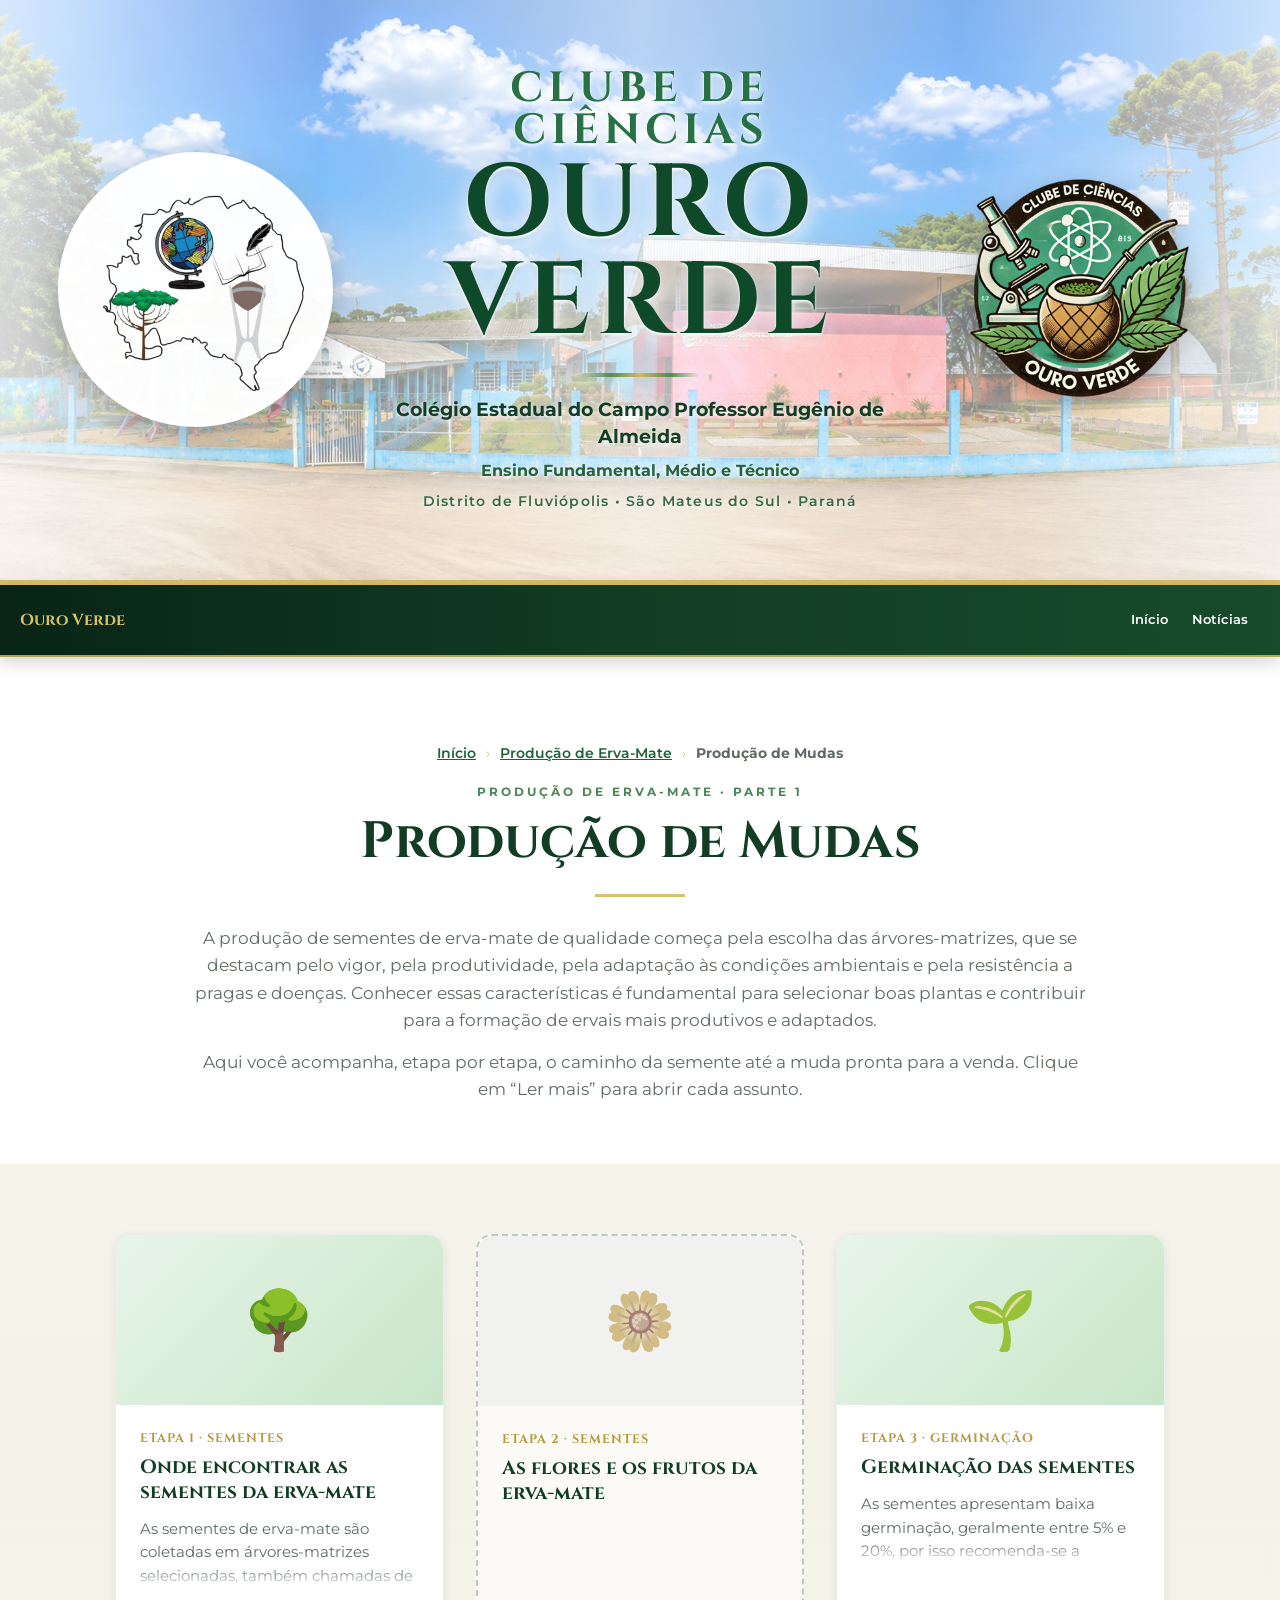
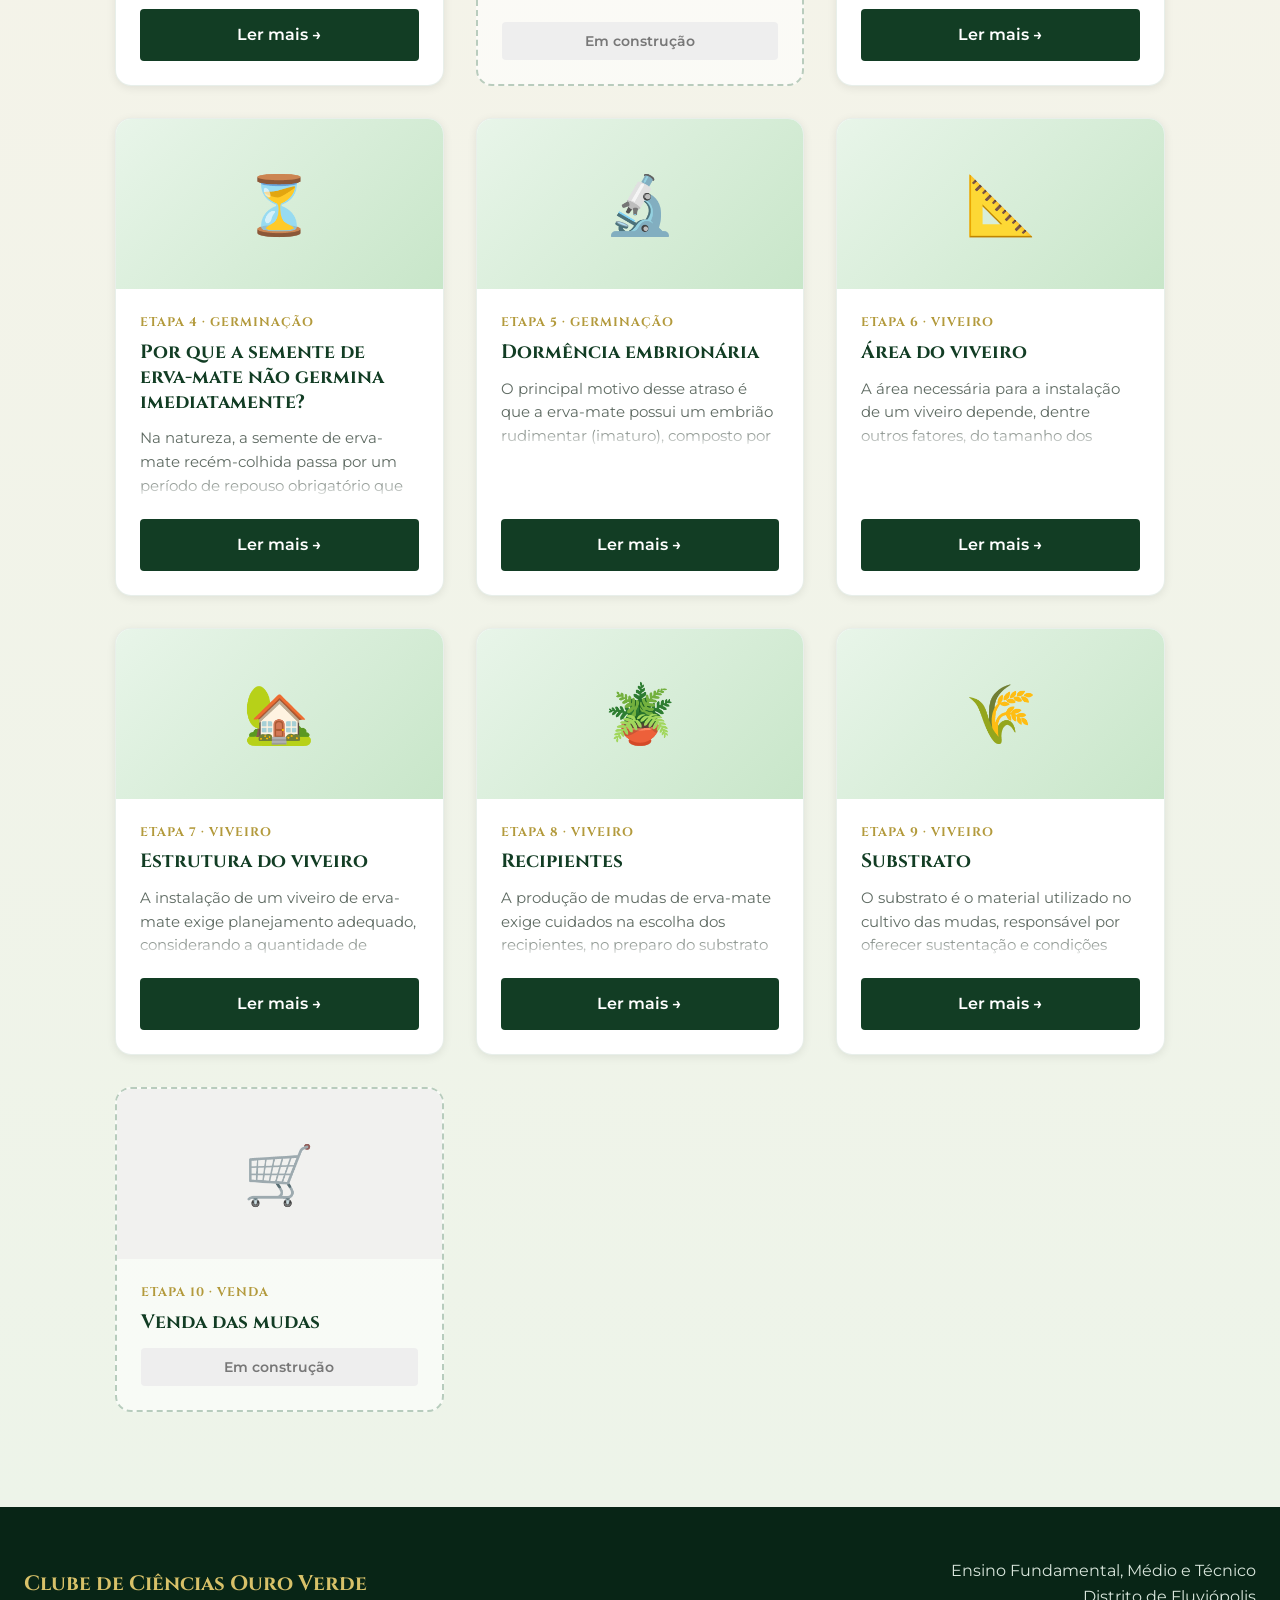
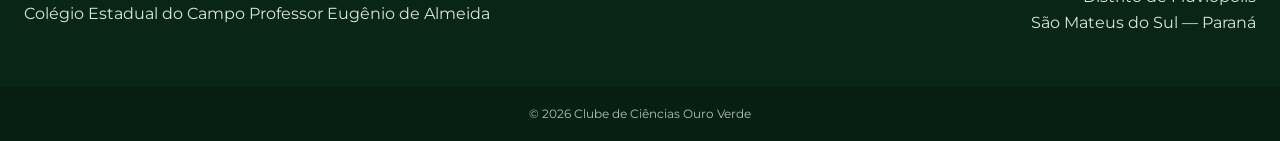
==== paginas/producao-mudas.html @ c0aa71e3 "Site revisado Para melhor apresentação em celular, foram feitas revisões pela professora Rosana na e" ====
<!DOCTYPE html>
<html lang="pt-BR">
<head>
    <!-- =====================================================
         CONFIGURAÇÕES DA PÁGINA
    ====================================================== -->
    <meta charset="UTF-8">
    <meta
        name="viewport"
        content="width=device-width, initial-scale=1.0"
    >
    <meta
        name="description"
        content="Da coleta de sementes à venda de mudas de erva-mate: germinação, dormência, viveiro, recipientes e substrato."
    >
    <meta
        name="author"
        content="Clube de Ciências Ouro Verde"
    >
    <meta
        name="theme-color"
        content="#123d24"
    >
    <title>Produção de Mudas | Clube de Ciências Ouro Verde</title>

    <!-- FONTES (não alterar) -->
    <link rel="preconnect" href="https://fonts.googleapis.com">
    <link
        rel="preconnect"
        href="https://fonts.gstatic.com"
        crossorigin
    >
    <link
        href="https://fonts.googleapis.com/css2?family=Cinzel:wght@600;700&family=Montserrat:wght@400;500;600;700&display=swap"
        rel="stylesheet"
    >

    <!-- CSS (não alterar)
         Atenção: nas páginas da pasta "paginas" todos os
         caminhos começam com ../ (volta uma pasta). -->
    <link rel="stylesheet" href="../css/style.css?v=7">
    <link rel="stylesheet" href="../css/hero.css?v=7">
    <link rel="stylesheet" href="../css/paginas.css?v=7">
    <link rel="stylesheet" href="../css/responsivo.css?v=7">
</head>
<body>
    <!-- ======================================
         CABEÇALHO / BANNER
         (igual ao da página inicial — não alterar)
    ======================================= -->
    <header
        class="cabecalho-principal"
        id="inicio"
    >
        <div class="cabecalho-sobreposicao">
            <div class="cabecalho-conteudo">
                <!-- LOGO DO COLÉGIO -->
                <div class="area-logo area-logo-colegio">
                    <a
                        class="cabecalho-logo logo-colegio"
                        href="../index.html"
                        aria-label="Página inicial"
                    >
                        <img
                            src="../imagens/logos/logo-eugenio.png"
                            alt="Logotipo do Colégio Estadual do Campo Professor Eugênio de Almeida"
                        >
                    </a>
                </div>
                <!-- NOME DO SITE -->
                <div class="cabecalho-texto">
                    <p class="cabecalho-linha-menor">
                        Clube de Ciências
                    </p>
                    <p class="cabecalho-titulo">
                        Ouro Verde
                    </p>
                    <div class="linha-decorativa"></div>
                    <p class="cabecalho-escola">
                        Colégio Estadual do Campo Professor Eugênio de Almeida
                    </p>
                    <p class="cabecalho-niveis">
                        Ensino Fundamental, Médio e Técnico
                    </p>
                    <p class="cabecalho-local">
                        Distrito de Fluviópolis • São Mateus do Sul • Paraná
                    </p>
                </div>
                <!-- LOGO DO CLUBE -->
                <div class="area-logo">
                    <a
                        class="cabecalho-logo"
                        href="../index.html"
                        aria-label="Clube de Ciências Ouro Verde"
                    >
                        <img
                            src="../imagens/logos/logo-clube.png"
                            alt="Logo do Clube de Ciências Ouro Verde"
                        >
                    </a>
                </div>
            </div>
        </div>
    </header>

    <!-- ======================================
         MENU FIXO (não alterar)
         Só tem Início e Notícias. As outras páginas
         são abertas pelos cartões da página inicial.
    ======================================= -->
    <nav
        class="menu-principal"
        aria-label="Menu principal"
    >
        <div class="menu-container">
            <a
                class="menu-marca"
                href="../index.html"
            >
                Ouro Verde
            </a>
            <ul class="menu-lista">
                <li>
                    <a href="../index.html">
                        Início
                    </a>
                </li>
                <li>
                    <a href="noticias.html">
                        Notícias
                    </a>
                </li>
            </ul>
        </div>
    </nav>

    <!-- ======================================
         CONTEÚDO PRINCIPAL
         A PARTIR DAQUI CADA PÁGINA É DIFERENTE.
    ======================================= -->
    <main class="pagina-interna">

        <!-- ABERTURA DA PÁGINA: trilha, rótulo, título e introdução -->
        <section class="abertura-pagina">
            <div class="container">
                <!-- Trilha: mostra onde o visitante está -->
                <nav class="trilha" aria-label="Você está em">
                    <a href="../index.html">Início</a>
                    <span>›</span>
                    <a href="producao-erva-mate.html">Produção de Erva-Mate</a>
                    <span>›</span>
                    <strong>Produção de Mudas</strong>
                </nav>
                <p class="rotulo-secao">
                    Produção de Erva-Mate · Parte 1
                </p>
                <h1>
                    Produção de Mudas
                </h1>
                <div class="linha-titulo"></div>
                <div class="introducao-pagina">
                    <p>
                        A produção de sementes de erva-mate de qualidade começa pela
                        escolha das árvores-matrizes, que se destacam pelo vigor, pela
                        produtividade, pela adaptação às condições ambientais e pela
                        resistência a pragas e doenças. Conhecer essas características é
                        fundamental para selecionar boas plantas e contribuir para a
                        formação de ervais mais produtivos e adaptados.
                    </p>
                    <p>
                        Aqui você acompanha, etapa por etapa, o caminho da semente até a
                        muda pronta para a venda. Clique em “Ler mais” para abrir cada
                        assunto.
                    </p>
                </div>
            </div>
        </section>

        <!-- CONTEÚDO DA PÁGINA -->
        <section class="conteudo-pagina">
            <div class="container">

                <!-- ===== COMEÇAR O CONTEÚDO AQUI ===== -->

                <div class="grade-topicos">

                    <!-- CARTÃO: Onde encontrar as sementes da erva-mate -->
                    <article class="card-topico">
                        <div class="card-topico-imagem">🌳</div>
                        <div class="card-topico-conteudo">
                            <p class="card-topico-etapa">Etapa 1 · Sementes</p>
                            <h2>
                                Onde encontrar as sementes da erva-mate
                            </h2>
                            <div class="card-topico-texto">
                            <p>
                                As sementes de erva-mate são coletadas em árvores-matrizes
                                selecionadas, também chamadas de árvores-mães. Essas árvores são
                                escolhidas entre grandes áreas de cultivo ou em populações
                                naturais por apresentarem características superiores.
                            </p>
                            <p>
                                Normalmente, essa seleção envolve diversas características
                                importantes, como: produção de massa foliar, adaptação ao
                                ambiente, tolerância às geadas, resistência ao ataque de insetos e
                                doenças, além da capacidade de produzir sementes de boa qualidade.
                            </p>
                            <p>
                                O custo para implantação dessas áreas de seleção é relativamente
                                baixo. Os ganhos genéticos obtidos por esse método também são
                                considerados moderados, sendo mais eficientes para características
                                de alta herdabilidade.
                            </p>
                            <p>
                                Esse sistema é amplamente utilizado em populações de material
                                genético selvagem, onde não existe limite para a intensidade da
                                seleção.
                            </p>
                            </div>
                            <button class="card-topico-botao" type="button">
                                Ler mais →
                            </button>
                        </div>
                    </article>

                    <!-- CARTÃO EM CONSTRUÇÃO: As flores e os frutos da erva-mate
                         O título já existia, mas ainda falta o texto.
                         Quando o texto estiver pronto, troque este
                         cartão pelo MODELO 1 (fim da página). -->
                    <article class="card-topico em-construcao">
                        <div class="card-topico-imagem">🌼</div>
                        <div class="card-topico-conteudo">
                            <p class="card-topico-etapa">Etapa 2 · Sementes</p>
                            <h2>
                                As flores e os frutos da erva-mate
                            </h2>
                            <span class="selo-construcao">Em construção</span>
                        </div>
                    </article>

                    <!-- CARTÃO: Germinação das sementes -->
                    <article class="card-topico">
                        <div class="card-topico-imagem">🌱</div>
                        <div class="card-topico-conteudo">
                            <p class="card-topico-etapa">Etapa 3 · Germinação</p>
                            <h2>
                                Germinação das sementes
                            </h2>
                            <div class="card-topico-texto">
                            <p>
                                As sementes apresentam baixa germinação, geralmente entre 5% e
                                20%, por isso recomenda-se a estratificação em areia durante
                                aproximadamente 5 a 6 meses para superar a dormência. A germinação
                                pode iniciar entre 31 e 180 dias após a semeadura. As mudas
                                produzidas por estaquia podem atingir tamanho adequado para o
                                plantio a partir de 6 meses, enquanto as provenientes de sementes
                                levam de 12 a 24 meses. Durante o desenvolvimento, é necessário
                                manter as mudas sob sombreamento de 60% a 80% nos primeiros 20
                                dias, realizando posteriormente a adaptação gradual ao sol. A
                                utilização de mudas de boa qualidade e os cuidados adequados no
                                viveiro são fundamentais para garantir o bom desenvolvimento da
                                erva-mate.
                            </p>
                            </div>
                            <button class="card-topico-botao" type="button">
                                Ler mais →
                            </button>
                        </div>
                    </article>

                    <!-- O cartão "Período de vários meses até a germinação (Tempo)"
                         tinha exatamente o mesmo texto de "Germinação das
                         sementes" e foi retirado. Para mantê-lo, escreva um
                         texto novo usando o MODELO 1. -->

                    <!-- CARTÃO: Por que a semente de erva-mate não germina imediatamente? -->
                    <article class="card-topico">
                        <div class="card-topico-imagem">⏳</div>
                        <div class="card-topico-conteudo">
                            <p class="card-topico-etapa">Etapa 4 · Germinação</p>
                            <h2>
                                Por que a semente de erva-mate não germina imediatamente?
                            </h2>
                            <div class="card-topico-texto">
                            <p>
                                Na natureza, a semente de erva-mate recém-colhida passa por um
                                período de repouso obrigatório que pode durar até 2 anos. Trata-se
                                de uma estratégia de sobrevivência: se ela germinasse
                                imediatamente em condições inadequadas de campo, a muda poderia
                                morrer. Por isso, ela necessita de estímulos específicos e de
                                tempo para “acordar”.
                            </p>
                            </div>
                            <button class="card-topico-botao" type="button">
                                Ler mais →
                            </button>
                        </div>
                    </article>

                    <!-- CARTÃO: Dormência embrionária -->
                    <article class="card-topico">
                        <div class="card-topico-imagem">🔬</div>
                        <div class="card-topico-conteudo">
                            <p class="card-topico-etapa">Etapa 5 · Germinação</p>
                            <h2>
                                Dormência embrionária
                            </h2>
                            <div class="card-topico-texto">
                            <p>
                                O principal motivo desse atraso é que a erva-mate possui um
                                embrião rudimentar (imaturo), composto por uma massa de tecido que
                                ainda não se desenvolveu por completo quando o fruto cai da
                                planta. Além disso, existe um desequilíbrio químico interno: a
                                semente possui muitas substâncias que impedem o crescimento
                                (inibidores, como o ácido abscísico) e poucas substâncias que
                                estimulam a germinação (promotores, como a giberelina).
                            </p>
                            </div>
                            <button class="card-topico-botao" type="button">
                                Ler mais →
                            </button>
                        </div>
                    </article>

                    <!-- CARTÃO: Área do viveiro -->
                    <article class="card-topico">
                        <div class="card-topico-imagem">📐</div>
                        <div class="card-topico-conteudo">
                            <p class="card-topico-etapa">Etapa 6 · Viveiro</p>
                            <h2>
                                Área do viveiro
                            </h2>
                            <div class="card-topico-texto">
                            <p>
                                A área necessária para a instalação de um viveiro depende, dentre
                                outros fatores, do tamanho dos recipientes a serem utilizados, do
                                número de plantas a serem produzidas, do percentual de germinação
                                da semente ou de enraizamento dos propágulos e das perdas
                                provenientes das seleções.
                            </p>
                            <p>
                                A área produtiva, ou seja, a área dos canteiros ou de recipientes,
                                deverá possuir em torno de 60% da área total, sendo o espaço
                                restante destinado a caminhos, ruas, estradas, galpões,
                                construções em geral e área para o preparo do substrato e
                                enchimento das embalagens. A definição do tamanho dos canteiros
                                e/ou bancadas deverá levar em consideração os tratos necessários
                                no manejo das mudas, a fim de facilitar o trabalho dos
                                funcionários e otimizar a execução das atividades do viveiro
                                (Wendling; Santin, 2015).
                            </p>
                            </div>
                            <button class="card-topico-botao" type="button">
                                Ler mais →
                            </button>
                        </div>
                    </article>

                    <!-- CARTÃO: Estrutura do viveiro -->
                    <article class="card-topico">
                        <div class="card-topico-imagem">🏡</div>
                        <div class="card-topico-conteudo">
                            <p class="card-topico-etapa">Etapa 7 · Viveiro</p>
                            <h2>
                                Estrutura do viveiro
                            </h2>
                            <div class="card-topico-texto">
                            <p>
                                A instalação de um viveiro de erva-mate exige planejamento
                                adequado, considerando a quantidade de mudas a serem produzidas, o
                                tipo de produção e o nível tecnológico utilizado.
                            </p>
                            <p>
                                A infraestrutura deve contar com cercas, para impedir a entrada de
                                animais; galpão semiaberto, para as atividades de produção;
                                tanques e caixas-d’água, para o armazenamento de água; e
                                depósitos, para guardar ferramentas, equipamentos e insumos.
                            </p>
                            <p>
                                Também são importantes a casa de vegetação, que permite controlar
                                a temperatura e a umidade, e a casa de sombra, que protege as
                                mudas do excesso de sol. Além disso, o viveiro deve possuir um
                                sistema de irrigação adequado, bancadas que facilitem o manejo das
                                mudas, quebra-ventos para proteger as estruturas e energia
                                elétrica para o funcionamento dos equipamentos.
                            </p>
                            <p>
                                Portanto, uma infraestrutura bem planejada facilita o trabalho,
                                melhora as condições de cultivo e contribui para o desenvolvimento
                                saudável e a qualidade das mudas de erva-mate.
                            </p>
                            </div>
                            <button class="card-topico-botao" type="button">
                                Ler mais →
                            </button>
                        </div>
                    </article>

                    <!-- CARTÃO: Recipientes -->
                    <article class="card-topico">
                        <div class="card-topico-imagem">🪴</div>
                        <div class="card-topico-conteudo">
                            <p class="card-topico-etapa">Etapa 8 · Viveiro</p>
                            <h2>
                                Recipientes
                            </h2>
                            <div class="card-topico-texto">
                            <p>
                                A produção de mudas de erva-mate exige cuidados na escolha dos
                                recipientes, no preparo do substrato e no desenvolvimento do
                                sistema radicular, pois esses fatores influenciam diretamente a
                                qualidade das mudas e sua sobrevivência após o plantio no campo.
                            </p>
                            <p>
                                Os tubetes plásticos são bastante recomendados por permitirem o
                                uso racional do espaço no viveiro, facilitarem o manejo e as
                                operações de produção, possibilitarem a reutilização das
                                embalagens e favorecerem o desenvolvimento das raízes. Entretanto,
                                é necessário respeitar o cronograma de produção, pois a
                                permanência excessiva das mudas nos tubetes pode provocar a morte
                                de raízes, deficiências nutricionais e dificuldades na absorção de
                                água após o plantio. Durante o enchimento dos recipientes, o
                                substrato não deve ficar excessivamente compactado nem muito
                                solto, garantindo condições adequadas para o crescimento
                                radicular. Os tubetes também precisam apresentar orifícios de
                                drenagem, para evitar o acúmulo de água, e ranhuras internas, que
                                orientam o crescimento das raízes e evitam seu enovelamento.
                            </p>
                            <p>
                                O tamanho do tubete também influencia a qualidade das mudas.
                                Recipientes menores apresentam menor custo, porém limitam o
                                crescimento das raízes e da parte aérea, exigindo que as mudas
                                sejam levadas ao campo mais cedo. Além disso, essas mudas tendem a
                                ser mais sensíveis à falta de água nas primeiras semanas ou meses
                                após o plantio. Por isso, é importante avaliar a proporção entre a
                                parte aérea e as raízes, considerando como referência uma altura
                                da muda equivalente a aproximadamente 1,5 vez a altura do
                                recipiente, além de observar a boa formação do sistema radicular e
                                a presença de raízes laterais vivas e brancas.
                            </p>
                            <p>
                                Outra alternativa são os sistemas conjugados de substrato e
                                recipiente, como blocos prensados e sacos biodegradáveis. Nesses
                                sistemas, a muda é plantada diretamente no campo com o recipiente,
                                sem necessidade de removê-lo, reduzindo os custos com mão de obra
                                e facilitando o plantio. Esses materiais também podem favorecer
                                uma melhor arquitetura das raízes e proporcionar bom
                                desenvolvimento das mudas no campo. Os tubetes biodegradáveis são
                                outra opção promissora, mas ainda precisam de avaliações
                                específicas para a produção de erva-mate antes de serem utilizados
                                em larga escala comercial.
                            </p>
                            <p>
                                Portanto, a escolha do recipiente deve considerar o custo, o tempo
                                de permanência no viveiro, a facilidade de manejo e,
                                principalmente, a qualidade do sistema radicular.
                                Independentemente do tipo utilizado, é fundamental verificar a
                                procedência e a qualidade dos materiais, garantindo a produção de
                                mudas vigorosas, bem desenvolvidas e com maior potencial de
                                sobrevivência após o plantio definitivo.
                            </p>
                            </div>
                            <button class="card-topico-botao" type="button">
                                Ler mais →
                            </button>
                        </div>
                    </article>

                    <!-- CARTÃO: Substrato -->
                    <article class="card-topico">
                        <div class="card-topico-imagem">🌾</div>
                        <div class="card-topico-conteudo">
                            <p class="card-topico-etapa">Etapa 9 · Viveiro</p>
                            <h2>
                                Substrato
                            </h2>
                            <div class="card-topico-texto">
                            <p>
                                O substrato é o material utilizado no cultivo das mudas,
                                responsável por oferecer sustentação e condições adequadas de água
                                e aeração para o desenvolvimento das raízes. Na produção de mudas
                                de erva-mate, podem ser utilizadas misturas de 70% de fibra de
                                coco com 30% de casca de arroz carbonizada, ou de 40% de fibra de
                                coco com 60% de casca de arroz carbonizada.
                            </p>
                            </div>
                            <button class="card-topico-botao" type="button">
                                Ler mais →
                            </button>
                        </div>
                    </article>

                    <!-- CARTÃO EM CONSTRUÇÃO: Venda das mudas
                         Última etapa: da muda pronta até a comercialização.
                         Quando o texto estiver pronto, troque este
                         cartão pelo MODELO 1 (fim da página). -->
                    <article class="card-topico em-construcao">
                        <div class="card-topico-imagem">🛒</div>
                        <div class="card-topico-conteudo">
                            <p class="card-topico-etapa">Etapa 10 · Venda</p>
                            <h2>
                                Venda das mudas
                            </h2>
                            <span class="selo-construcao">Em construção</span>
                        </div>
                    </article>

                </div>

                <!-- =========================================
                     MODELOS DE CARTÕES PARA COPIAR
                     Para usar: copie o modelo, cole DENTRO da
                     <div class="grade-topicos"> (antes do </div>)
                     e troque os textos. Sempre copie desde
                     <article até </article>.

                     Só aparece no cartão o começo do texto.
                     O texto completo abre numa janela ao
                     clicar em "Ler mais".

                     MODELO 1 — CARTÃO COM EMOJI
                    <article class="card-topico">
                        <div class="card-topico-imagem">🌱</div>
                        <div class="card-topico-conteudo">
                            <p class="card-topico-etapa">Assunto</p>
                            <h2>
                                Título do assunto
                            </h2>
                            <div class="card-topico-texto">
                                <p>
                                    Primeiro parágrafo.
                                </p>
                                <p>
                                    Segundo parágrafo.
                                </p>
                                <p class="fonte-texto">
                                    Fonte: SOBRENOME, Nome. Título. Ano.
                                </p>
                            </div>
                            <button class="card-topico-botao" type="button">
                                Ler mais →
                            </button>
                        </div>
                    </article>

                     MODELO 2 — CARTÃO COM FOTO
                     (troque só a primeira linha do MODELO 1)
                        <div class="card-topico-imagem">
                            <img
                                src="../imagens/NOME-DA-PASTA/nome-da-foto.jpg"
                                alt="Descreva o que aparece na foto"
                                data-legenda="Foto: nome de quem fotografou."
                            >
                        </div>
                ========================================== -->

                <!-- ===== TERMINAR O CONTEÚDO AQUI ===== -->

            </div>
        </section>

    </main>

    <!-- ======================================
         RODAPÉ (não alterar)
    ======================================= -->
    <footer class="rodape-principal">
        <div class="container rodape-conteudo">
            <div>
                <p class="rodape-titulo">
                    Clube de Ciências Ouro Verde
                </p>
                <p>
                    Colégio Estadual do Campo Professor Eugênio de Almeida
                </p>
            </div>
            <div class="rodape-localizacao">
                <p>
                    Ensino Fundamental, Médio e Técnico
                </p>
                <p>
                    Distrito de Fluviópolis
                </p>
                <p>
                    São Mateus do Sul — Paraná
                </p>
            </div>
        </div>
        <div class="rodape-final">
            © 2026 Clube de Ciências Ouro Verde
        </div>
    </footer>

    <!-- Faz os cartões abrirem numa janela (não alterar) -->
    <script src="../js/cartoes.js?v=7"></script>
</body>
</html>
---- css/style.css ----
/* =========================================
   CORES
========================================= */

:root {

    --verde-muito-escuro: #082516;
    --verde-escuro: #123d24;
    --verde-principal: #21613a;
    --verde-medio: #4c8656;
    --verde-claro: #b8d790;

    --dourado: #d8c169;

    --creme: #f6f3e9;
    --bege: #ebe5d7;

    --branco: #ffffff;

    --texto: #29352e;
    --texto-suave: #5f6b63;

    --largura-site: 1280px;

}


/* =========================================
   RESET
========================================= */

* {
    margin: 0;
    padding: 0;
    box-sizing: border-box;
}

html {
    scroll-behavior: smooth;
}

body {

    min-height: 100vh;

    font-family:
        "Montserrat",
        sans-serif;

    background:
        var(--creme);

    color:
        var(--texto);

    line-height: 1.65;
}

img {
    display: block;
    max-width: 100%;
}

a {
    color: inherit;
}

ul {
    list-style: none;
}


/* =========================================
   CONTAINER
========================================= */

.container {

    width:
        min(
            var(--largura-site),
            calc(100% - 48px)
        );

    margin:
        0 auto;
}


/* =========================================
   MENU
========================================= */

.menu-principal {

    position: sticky;

    top: 0;

    z-index: 1000;

    background:
        linear-gradient(
            90deg,
            #082516,
            #123d24,
            #174b2b
        );

    border-bottom:
        2px solid
        rgba(216,193,105,0.8);

    box-shadow:
        0 5px 18px
        rgba(0,0,0,0.18);
}

.menu-container {

    width:
        min(
            1500px,
            calc(100% - 40px)
        );

    min-height: 70px;

    margin: 0 auto;

    display: flex;

    align-items: center;

    justify-content:
        space-between;

    gap: 35px;
}

.menu-marca {

    color:
        var(--dourado);

    font-family:
        "Cinzel",
        serif;

    font-weight: 700;

    text-decoration: none;

    white-space: nowrap;
}

.menu-lista {

    display: flex;

    justify-content:
        flex-end;

    align-items: center;
}

.menu-lista a {

    display: block;

    padding:
        24px 12px 21px;

    color:
        white;

    font-size: 0.82rem;

    font-weight: 600;

    text-decoration: none;

    border-bottom:
        3px solid transparent;

    transition:
        0.25s ease;
}

.menu-lista a:hover,
.menu-lista .menu-ativo {

    color:
        var(--verde-claro);

    background:
        rgba(255,255,255,0.05);

    border-bottom-color:
        var(--dourado);
}


/* =========================================
   SEÇÕES
========================================= */

.secao-apresentacao {

    padding:
        95px 0;

    background:
        white;

    text-align: center;
}

.apresentacao-conteudo {

    max-width:
        1050px;
}

.rotulo-secao {

    margin-bottom:
        10px;

    color:
        var(--verde-medio);

    font-size:
        0.78rem;

    font-weight: 700;

    letter-spacing:
        3px;

    text-transform:
        uppercase;
}

.titulo-secao {

    color:
        var(--verde-escuro);

    font-family:
        "Cinzel",
        serif;

    font-size:
        clamp(
            2.2rem,
            4vw,
            3.5rem
        );

    line-height:
        1.15;
}

.linha-titulo {

    width: 90px;

    height: 3px;

    margin:
        22px auto 28px;

    background:
        var(--dourado);
}

.texto-destaque {

    margin-bottom:
        18px;

    color:
        var(--verde-principal);

    font-size:
        1.2rem;

    font-weight:
        600;
}

.texto-apresentacao {

    max-width:
        900px;

    margin:
        0 auto;

    color:
        var(--texto-suave);

    font-size:
        1.02rem;
}


/* =========================================
   ÁREA DOS CARDS
========================================= */

.secao-acessos {

    padding:
        95px 0;

    background:
        linear-gradient(
            180deg,
            #f6f3e9,
            #edf4e9
        );
}

.cabecalho-secao {

    display: grid;

    grid-template-columns:
        1fr
        minmax(300px,500px);

    align-items: end;

    gap: 45px;

    margin-bottom:
        45px;
}

.descricao-secao {

    color:
        var(--texto-suave);
}


/* =========================================
   CARDS
========================================= */

.grade-cards {

    display: grid;

    grid-template-columns:
        repeat(
            3,
            minmax(0,1fr)
        );

    gap:
        28px;
}

.card-acesso {

    overflow: hidden;

    background:
        white;

    border-radius:
        20px;

    border:
        1px solid
        rgba(30,95,55,0.12);

    box-shadow:
        0 8px 28px
        rgba(20,75,40,0.09);

    transition:
        transform 0.3s ease,
        box-shadow 0.3s ease;
}

.card-acesso:hover {

    transform:
        translateY(-8px);

    box-shadow:
        0 18px 38px
        rgba(20,75,40,0.16);
}


/* FOTO DOS CARDS */

.card-imagem-link {

    display: block;

    overflow: hidden;

    height: 235px;
}

.card-imagem {

    width: 100%;
    height: 100%;

    object-fit: cover;

    transition:
        transform 0.5s ease;
}

.card-acesso:hover
.card-imagem {

    transform:
        scale(1.05);
}


/* TEXTO DO CARD */

.card-conteudo {

    padding:
        27px;
}

.card-numero {

    display: block;

    margin-bottom:
        7px;

    color:
        var(--dourado);

    font-family:
        "Cinzel",
        serif;

    font-size:
        0.8rem;

    font-weight:
        700;
}

.card-acesso h3 {

    margin-bottom:
        12px;

    color:
        var(--verde-escuro);

    font-family:
        "Cinzel",
        serif;

    font-size:
        1.35rem;
}

.card-acesso p {

    min-height:
        90px;

    margin-bottom:
        18px;

    color:
        var(--texto-suave);

    font-size:
        0.92rem;
}

.botao-card {

    color:
        var(--verde-principal);

    font-weight:
        700;

    font-size:
        0.85rem;

    text-decoration:
        none;
}

.botao-card:hover {

    color:
        var(--verde-escuro);
}


/* =========================================
   ÁREA DO CLUBE
========================================= */

.secao-clube {

    padding:
        90px 0;

    background:
        white;
}

.chamada-clube {

    display: grid;

    grid-template-columns:
        1.1fr 0.9fr;

    overflow: hidden;

    background:
        linear-gradient(
            135deg,
            #082516,
            #1c6338
        );

    border-radius:
        26px;

    box-shadow:
        0 18px 45px
        rgba(10,55,30,0.18);
}

.chamada-clube-texto {

    padding:
        60px;
}

.rotulo-claro {

    color:
        var(--verde-claro);
}

.chamada-clube h2 {

    margin-bottom:
        20px;

    color:
        white;

    font-family:
        "Cinzel",
        serif;

    font-size:
        clamp(
            2rem,
            4vw,
            3.4rem
        );

    line-height:
        1.15;
}

.chamada-clube-texto p:last-child {

    color:
        #dce8dd;
}


/* ATALHOS */

.atalhos-clube {

    display: flex;

    flex-direction:
        column;

    justify-content:
        center;

    padding:
        35px;

    background:
        rgba(255,255,255,0.07);
}

.atalho {

    display: grid;

    grid-template-columns:
        55px 1fr;

    align-items:
        center;

    gap:
        17px;

    padding:
        21px;

    color:
        white;

    text-decoration:
        none;

    border-bottom:
        1px solid
        rgba(255,255,255,0.13);

    transition:
        background 0.25s;
}

.atalho:hover {

    background:
        rgba(255,255,255,0.08);
}

.atalho-icone {

    font-size:
        1.7rem;
}

.atalho strong {

    display:
        block;

    color:
        var(--verde-claro);
}

.atalho small {

    color:
        #e6eee5;
}


/* =========================================
   INSTITUCIONAL
========================================= */

.secao-institucional {

    padding:
        20px 0 95px;

    background:
        white;
}

.painel-institucional {

    display: grid;

    grid-template-columns:
        1.1fr 0.9fr;

    overflow: hidden;

    background:
        #f3f5ed;

    border-radius:
        24px;

    border:
        1px solid
        rgba(25,80,45,0.12);
}

.painel-texto {

    padding:
        55px;
}

.painel-texto h2 {

    margin-bottom:
        20px;

    color:
        var(--verde-escuro);

    font-family:
        "Cinzel",
        serif;

    font-size:
        clamp(
            2rem,
            3vw,
            3rem
        );
}

.painel-texto p:last-child {

    color:
        var(--texto-suave);
}

.dados-institucionais {

    display: flex;

    flex-direction:
        column;

    justify-content:
        center;

    padding:
        40px;

    background:
        #e7efe1;
}

.dado {

    display: grid;

    grid-template-columns:
        50px 1fr;

    gap:
        16px;

    padding:
        20px 0;

    border-bottom:
        1px solid
        rgba(20,70,40,0.12);
}

.dado:last-child {

    border-bottom:
        none;
}

.dado > span {

    font-size:
        1.5rem;
}

.dado strong {

    color:
        var(--verde-principal);
}

.dado p {

    color:
        var(--texto-suave);

    font-size:
        0.88rem;
}


/* =========================================
   RODAPÉ
========================================= */

.rodape-principal {

    background:
        var(--verde-muito-escuro);

    color:
        #d9e6dc;
}

.rodape-conteudo {

    min-height:
        180px;

    display: grid;

    grid-template-columns:
        1fr 1fr;

    align-items:
        center;

    gap:
        40px;

    padding:
        40px 0;
}

.rodape-titulo {

    color:
        var(--dourado);

    font-family:
        "Cinzel",
        serif;

    font-size:
        1.3rem;

    font-weight:
        700;
}

.rodape-localizacao {

    text-align:
        right;
}

.rodape-final {

    padding:
        17px;

    text-align:
        center;

    background:
        rgba(0,0,0,0.17);

    font-size:
        0.76rem;

    color:
        #afc1b2;
}
---- css/hero.css ----
/* =========================================
   BANNER PRINCIPAL
========================================= */

.cabecalho-principal {
    width: 100%;
    min-height: 580px;

    background-image:
        url("../imagens/banner/fachada-do-colegio.jpg");

    background-size: cover;
    background-position: center center;
    background-repeat: no-repeat;

    border-bottom:
        5px solid var(--dourado);
}


/* =========================================
   CAMADA SOBRE A FOTO
========================================= */

.cabecalho-sobreposicao {
    width: 100%;
    min-height: 580px;

    display: flex;
    align-items: center;

    padding: 55px 45px;

    background:
        linear-gradient(
            90deg,
            rgba(255,255,255,0.84) 0%,
            rgba(255,255,255,0.50) 25%,
            rgba(255,255,255,0.72) 50%,
            rgba(255,255,255,0.50) 75%,
            rgba(255,255,255,0.80) 100%
        );
}


/* =========================================
   ORGANIZAÇÃO
========================================= */

.cabecalho-conteudo {
    width: min(1600px, 100%);
    margin: 0 auto;

    display: grid;

    grid-template-columns:
        minmax(240px, 300px)
        minmax(400px, 1fr)
        minmax(240px, 300px);

    align-items: center;

    gap: 35px;
}


/* =========================================
   LOGOS
========================================= */

.area-logo {
    display: flex;
    justify-content: center;
    align-items: center;
}

.cabecalho-logo {
    display: flex;
    align-items: center;
    justify-content: center;

    text-decoration: none;
}

.cabecalho-logo img {
    width: 260px;
    height: 260px;

    object-fit: contain;

    filter:
        drop-shadow(
            0 10px 14px rgba(0,0,0,0.25)
        );

    transition:
        transform 0.3s ease;
}

.cabecalho-logo:hover img {
    transform: scale(1.04);
}


/* =========================================
   CÍRCULO BRANCO DO LOGO DO COLÉGIO
========================================= */

.logo-colegio {
    width: 275px;
    height: 275px;

    padding: 24px;

    background:
        rgba(255,255,255,0.96);

    border-radius: 50%;

    border:
        5px solid rgba(255,255,255,0.85);

    box-shadow:
        0 14px 35px rgba(0,0,0,0.22);
}

.logo-colegio img {
    width: 225px;
    height: 225px;

    filter: none;
}


/* =========================================
   TEXTO CENTRAL
========================================= */

.cabecalho-texto {
    text-align: center;
}


/* CLUBE DE CIÊNCIAS */

.cabecalho-linha-menor {
    margin-bottom: 4px;

    font-family: "Cinzel", serif;

    font-size:
        clamp(2rem, 3.3vw, 3.5rem);

    font-weight: 700;

    line-height: 1;

    letter-spacing: 5px;

    text-transform: uppercase;

    color: #287144;

    text-shadow:
        0 2px 3px rgba(255,255,255,1),
        0 5px 14px rgba(255,255,255,0.95);
}


/* OURO VERDE */

.cabecalho-texto h1,
.cabecalho-texto .cabecalho-titulo {
    margin: 0;

    font-family: "Cinzel", serif;

    font-size:
        clamp(5rem, 8vw, 8rem);

    font-weight: 700;

    line-height: 0.95;

    letter-spacing: 5px;

    text-transform: uppercase;

    color: #0e4a29;

    text-shadow:
        0 2px 3px rgba(255,255,255,1),
        0 8px 20px rgba(255,255,255,0.92),
        0 3px 7px rgba(0,0,0,0.15);
}


/* LINHA DECORATIVA */

.linha-decorativa {
    width: 120px;
    height: 4px;

    margin:
        22px auto 20px;

    background:
        linear-gradient(
            90deg,
            transparent,
            #538c53,
            #d1b95d,
            #538c53,
            transparent
        );

    border-radius: 5px;
}


/* NOME DO COLÉGIO */

.cabecalho-escola {
    max-width: 820px;

    margin: 0 auto;

    color: #143d25;

    font-size: 1.16rem;
    font-weight: 700;

    line-height: 1.45;

    text-shadow:
        0 2px 5px rgba(255,255,255,0.98);
}


/* NÍVEIS */

.cabecalho-niveis {
    margin-top: 7px;

    color: #28623b;

    font-size: 0.98rem;
    font-weight: 700;

    text-shadow:
        0 2px 4px rgba(255,255,255,0.98);
}


/* LOCAL */

.cabecalho-local {
    margin-top: 6px;

    color: #376b47;

    font-size: 0.86rem;
    font-weight: 600;

    letter-spacing: 1.2px;

    text-shadow:
        0 2px 4px rgba(255,255,255,0.98);
}
---- css/paginas.css ----
/* =========================================
   PÁGINAS INTERNAS
   Estilos usados por todas as páginas da
   pasta "paginas". O cabeçalho (banner) e o
   menu vêm de style.css e hero.css.
========================================= */


/* =========================================
   ABERTURA DA PÁGINA (título + introdução)
========================================= */

.abertura-pagina {
    padding: 85px 0 60px;
    background: white;
    text-align: center;
}

.abertura-pagina h1 {
    color: var(--verde-escuro);
    font-family: "Cinzel", serif;
    font-size: clamp(2.1rem, 4vw, 3.3rem);
    line-height: 1.15;
}

.introducao-pagina {
    max-width: 900px;
    margin: 0 auto;
    color: var(--texto-suave);
    font-size: 1.04rem;
}

.introducao-pagina p + p {
    margin-top: 14px;
}


/* =========================================
   ÁREA DO CONTEÚDO
========================================= */

.conteudo-pagina {
    padding: 70px 0 95px;
    background:
        linear-gradient(
            180deg,
            #f6f3e9,
            #edf4e9
        );
}

.conteudo-pagina > .container {
    max-width: 1050px;
}


/* =========================================
   BLOCOS DE CONTEÚDO
========================================= */

.bloco-conteudo {
    margin-bottom: 28px;
    padding: 45px 50px;
    background: white;
    border-radius: 20px;
    border: 1px solid rgba(30,95,55,0.12);
    box-shadow: 0 8px 28px rgba(20,75,40,0.08);
}

.bloco-conteudo:last-child {
    margin-bottom: 0;
}

.bloco-conteudo h2 {
    margin-bottom: 18px;
    color: var(--verde-escuro);
    font-family: "Cinzel", serif;
    font-size: clamp(1.45rem, 2.6vw, 2.05rem);
    line-height: 1.2;
}

.bloco-conteudo h3 {
    margin: 22px 0 8px;
    color: var(--verde-principal);
    font-size: 1.08rem;
}

.bloco-conteudo p {
    margin-bottom: 14px;
    color: var(--texto);
}

.bloco-conteudo .rotulo-secao {
    margin-bottom: 10px;
    color: var(--verde-medio);
}

.bloco-conteudo p:last-child {
    margin-bottom: 0;
}

.bloco-conteudo ul,
.bloco-conteudo ol {
    margin: 0 0 14px 22px;
}

.bloco-conteudo ul {
    list-style: disc;
}

.bloco-conteudo li {
    margin-bottom: 6px;
}

.fonte-texto {
    margin-top: 18px;
    color: var(--texto-suave);
    font-size: 0.82rem;
}


/* BLOCO COM IMAGEM */

.bloco-com-imagem {
    display: grid;
    grid-template-columns: 1.1fr 0.9fr;
    align-items: center;
    gap: 40px;
}

.imagem-conteudo img {
    width: 100%;
    border-radius: 14px;
    box-shadow: 0 8px 22px rgba(0,0,0,0.12);
}

.imagem-conteudo figcaption {
    margin-top: 10px;
    color: var(--texto-suave);
    font-size: 0.85rem;
    text-align: center;
}


/* =========================================
   AVISO DE PÁGINA EM CONSTRUÇÃO
========================================= */

.aviso-construcao {
    padding: 55px 40px;
    text-align: center;
    background: white;
    border: 2px dashed rgba(33,97,58,0.35);
    border-radius: 20px;
}

.aviso-construcao span {
    display: block;
    margin-bottom: 10px;
    font-size: 2.6rem;
}

.aviso-construcao h2 {
    margin-bottom: 10px;
    color: var(--verde-escuro);
    font-family: "Cinzel", serif;
    font-size: 1.6rem;
}

.aviso-construcao p {
    color: var(--texto-suave);
}


/* =========================================
   CELULAR E TABLET
========================================= */

@media (max-width: 850px) {

    .bloco-com-imagem {
        grid-template-columns: 1fr;
    }

}

@media (max-width: 620px) {

    .abertura-pagina {
        padding: 60px 0 40px;
    }

    .conteudo-pagina {
        padding: 45px 0 65px;
    }

    .bloco-conteudo {
        padding: 30px 24px;
    }

}


/* =========================================
   TRILHA (onde o visitante está)
   Ex.: Início › Produção de Erva-Mate › Mudas
========================================= */

.trilha {
    margin-bottom: 18px;
    color: var(--texto-suave);
    font-size: 0.85rem;
}

.trilha a {
    color: var(--verde-principal);
    font-weight: 600;
}

.trilha a:hover {
    text-decoration: underline;
}

.trilha span {
    margin: 0 6px;
    color: var(--dourado);
}


/* =========================================
   CARTÕES DE CONTEÚDO (abrem uma janela)
   Mesmo formato dos cartões de receitas.
========================================= */

.grade-topicos {
    display: grid;
    grid-template-columns: repeat(auto-fill, minmax(300px, 1fr));
    gap: 2rem;
}

.card-topico {
    display: flex;
    flex-direction: column;
    overflow: hidden;
    background: white;
    border-radius: 16px;
    border: 1px solid rgba(30,95,55,0.10);
    box-shadow: 0 2px 10px rgba(0,0,0,0.08);
    transition: transform 0.3s ease, box-shadow 0.3s ease;
}

.card-topico:hover {
    transform: translateY(-4px);
    box-shadow: 0 6px 18px rgba(0,0,0,0.14);
}

.card-topico-imagem {
    display: flex;
    align-items: center;
    justify-content: center;
    height: 170px;
    overflow: hidden;
    background: linear-gradient(135deg, #e8f5e9 0%, #c8e6c9 100%);
    font-size: 3.6rem;
}

.card-topico-imagem img {
    width: 100%;
    height: 100%;
    object-fit: cover;
}

.card-topico-conteudo {
    display: flex;
    flex: 1;
    flex-direction: column;
    padding: 1.5rem;
}

.card-topico-etapa {
    margin-bottom: 6px;
    color: #b39a3c;
    font-family: "Cinzel", serif;
    font-size: 0.78rem;
    font-weight: 700;
    letter-spacing: 0.08em;
    text-transform: uppercase;
}

.card-topico h2 {
    margin-bottom: 0.8rem;
    color: var(--verde-escuro);
    font-family: "Cinzel", serif;
    font-size: 1.2rem;
    line-height: 1.3;
}

/* No cartão aparece só o começo do texto */
.card-topico-texto {
    position: relative;
    max-height: 4.9em;
    margin-bottom: 1.2rem;
    overflow: hidden;
    color: var(--texto-suave);
    font-size: 0.92rem;
    line-height: 1.6;
}

.card-topico-texto::after {
    content: "";
    position: absolute;
    right: 0;
    bottom: 0;
    left: 0;
    height: 1.6em;
    background: linear-gradient(rgba(255,255,255,0), white);
}

.card-topico-texto p + p {
    margin-top: 0.6rem;
}

.card-topico-botao {
    display: block;
    width: 100%;
    margin-top: auto;
    padding: 0.8rem;
    background-color: var(--verde-escuro);
    color: white;
    border: none;
    border-radius: 4px;
    font: inherit;
    font-weight: 600;
    cursor: pointer;
    transition: background-color 0.3s;
}

.card-topico-botao:hover {
    background-color: #0d2918;
}

/* Cartão de assunto que ainda será escrito */
.card-topico.em-construcao {
    background: rgba(255,255,255,0.6);
    border: 2px dashed rgba(33,97,58,0.3);
    box-shadow: none;
}

.card-topico.em-construcao:hover {
    transform: none;
}

.card-topico.em-construcao .card-topico-imagem {
    background: #f1f1ec;
    filter: grayscale(0.7);
}

.selo-construcao {
    display: inline-block;
    margin-top: auto;
    padding: 0.5rem 0.9rem;
    background: #eee;
    color: #777;
    border-radius: 4px;
    font-size: 0.85rem;
    font-weight: 600;
    text-align: center;
}


/* =========================================
   JANELA (MODAL)
   Usada pelos cartões e pelas receitas.
========================================= */

.modal {
    display: none;
    position: fixed;
    z-index: 2000;
    top: 0;
    left: 0;
    width: 100%;
    height: 100%;
    overflow-y: auto;
    background-color: rgba(0,0,0,0.55);
}

.modal.ativo {
    display: block;
}

.modal-conteudo {
    position: relative;
    width: 90%;
    max-width: 680px;
    margin: 5% auto;
    padding: 2rem;
    background-color: white;
    border-radius: 10px;
}

.modal-fechar {
    position: absolute;
    top: 0.8rem;
    right: 0.8rem;
    display: flex;
    align-items: center;
    justify-content: center;
    width: 40px;
    height: 40px;
    padding: 0;
    background: none;
    border: none;
    color: #666;
    font-size: 2rem;
    font-weight: bold;
    cursor: pointer;
}

.modal-fechar:hover {
    color: var(--verde-escuro);
}

.modal-etapa {
    margin-top: 0.5rem;
    color: #b39a3c;
    font-family: "Cinzel", serif;
    font-size: 0.8rem;
    font-weight: 700;
    letter-spacing: 0.08em;
    text-transform: uppercase;
}

.modal-titulo {
    margin: 0.4rem 2.2rem 1.2rem 0;
    color: var(--verde-escuro);
    font-family: "Cinzel", serif;
    font-size: 1.5rem;
    line-height: 1.3;
}

.modal-imagem {
    margin-bottom: 1.2rem;
}

.modal-imagem img {
    width: 100%;
    max-height: 340px;
    object-fit: cover;
    border-radius: 8px;
}

.modal-imagem figcaption {
    margin-top: 6px;
    color: #888;
    font-size: 0.78rem;
    text-align: center;
}

.modal-texto p {
    margin-bottom: 1rem;
    color: var(--texto);
    line-height: 1.75;
}

.modal-texto .fonte-texto {
    margin-top: 1.2rem;
    padding-top: 1rem;
    border-top: 1px solid #eee;
    color: #888;
    font-size: 0.85rem;
}

.modal-secao {
    margin-bottom: 1.5rem;
}

.modal-secao h3 {
    margin-bottom: 0.7rem;
    color: var(--verde-escuro);
    font-size: 1rem;
    font-weight: 600;
}

.modal-secao ul,
.modal-secao ol {
    margin-left: 1.5rem;
    color: #555;
    line-height: 1.8;
}

.modal-secao ul {
    list-style: disc;
}

.modal-secao li {
    margin-bottom: 0.5rem;
}

.modal-fonte {
    margin-top: 1rem;
    padding-top: 1rem;
    border-top: 1px solid #eee;
    color: #999;
    font-size: 0.85rem;
}

.modal-fonte a {
    color: var(--verde-principal);
    word-break: break-all;
}

/* Página de entrada (ex.: Produção de Erva-Mate) */
.grade-subpaginas {
    grid-template-columns: repeat(2, minmax(0, 1fr));
    max-width: 900px;
    margin: 0 auto;
}

@media (max-width: 768px) {

    .grade-topicos {
        grid-template-columns: 1fr;
    }

    .grade-subpaginas {
        grid-template-columns: 1fr;
    }

    .modal-conteudo {
        width: 94%;
        margin: 4% auto;
        padding: 1.5rem 1.2rem;
    }

    .modal-titulo {
        font-size: 1.25rem;
    }

}
---- css/responsivo.css ----
/* =========================================
   NOTEBOOK
========================================= */

@media (max-width: 1200px) {

    .cabecalho-conteudo {

        grid-template-columns:
            200px
            1fr
            200px;
    }

    .cabecalho-logo img {

        width: 190px;
        height: 190px;
    }

    .logo-colegio {

        width: 205px;
        height: 205px;

        padding: 18px;
    }

    .logo-colegio img {

        width: 170px;
        height: 170px;
    }

    .grade-cards {

        grid-template-columns:
            repeat(2,1fr);
    }

    .menu-container {

        flex-direction:
            column;

        padding-top:
            12px;

        gap: 4px;
    }

    .menu-lista {

        flex-wrap:
            wrap;

        justify-content:
            center;
    }

}


/* =========================================
   TABLET
========================================= */

@media (max-width: 850px) {

    .cabecalho-principal,
    .cabecalho-sobreposicao {

        min-height:
            500px;
    }

    .cabecalho-sobreposicao {

        padding:
            38px 20px;

        background:
            rgba(
                255,
                255,
                255,
                0.74
            );
    }

    .cabecalho-conteudo {

        grid-template-columns:
            140px
            1fr
            140px;

        gap:
            15px;
    }

    .cabecalho-logo img {

        width: 135px;
        height: 135px;
    }

    .logo-colegio {

        width: 145px;
        height: 145px;

        padding: 13px;
    }

    .logo-colegio img {

        width: 115px;
        height: 115px;
    }

    .cabecalho-linha-menor {

        font-size:
            1.5rem;

        letter-spacing:
            3px;
    }

    .cabecalho-texto h1,
    .cabecalho-texto .cabecalho-titulo {

        font-size:
            clamp(
                3rem,
                8vw,
                4.8rem
            );
    }

    .cabecalho-escola {

        font-size:
            0.86rem;
    }

    .cabecalho-niveis {

        font-size:
            0.76rem;
    }

    .cabecalho-local {

        font-size:
            0.68rem;
    }

    .cabecalho-secao {

        grid-template-columns:
            1fr;
    }

    .chamada-clube,
    .painel-institucional {

        grid-template-columns:
            1fr;
    }

}


/* =========================================
   CELULAR
========================================= */

@media (max-width: 620px) {

    .container {

        width:
            calc(
                100% - 28px
            );
    }

    .cabecalho-principal {

        min-height:
            auto;
    }

    .cabecalho-sobreposicao {

        min-height:
            auto;

        padding:
            30px 15px;
    }

    .cabecalho-conteudo {

        display:
            grid;

        grid-template-columns:
            1fr 1fr;

        gap:
            25px 12px;
    }

    .cabecalho-texto {

        grid-column:
            1 / -1;

        grid-row:
            1;
    }

    .area-logo {

        grid-row:
            2;
    }

    .cabecalho-linha-menor {

        font-size:
            1.35rem;

        letter-spacing:
            2px;
    }

    .cabecalho-texto h1,
    .cabecalho-texto .cabecalho-titulo {

        font-size:
            clamp(
                3.1rem,
                15vw,
                4.4rem
            );

        letter-spacing:
            2px;
    }

    .cabecalho-escola {

        max-width:
            400px;

        font-size:
            0.8rem;
    }

    .logo-colegio {

        width:
            135px;

        height:
            135px;
    }

    .logo-colegio img {

        width:
            108px;

        height:
            108px;
    }

    .cabecalho-logo img {

        width:
            130px;

        height:
            130px;
    }

    /* menu continua fixo no topo no celular */
    .menu-principal {

        position:
            sticky;
    }

    .menu-marca {

        display:
            none;
    }

    .menu-lista {

        display:
            grid;

        grid-template-columns:
            repeat(2,1fr);

        width:
            100%;
    }

    .menu-lista a {

        padding:
            11px 7px;

        text-align:
            center;

        border:
            1px solid
            rgba(255,255,255,0.09);
    }

    .secao-apresentacao,
    .secao-acessos,
    .secao-clube {

        padding:
            65px 0;
    }

    .grade-cards {

        grid-template-columns:
            1fr;
    }

    .card-imagem-link {

        height:
            250px;
    }

    .card-acesso p {

        min-height:
            auto;
    }

    .chamada-clube-texto,
    .painel-texto {

        padding:
            35px 27px;
    }

    .atalhos-clube,
    .dados-institucionais {

        padding:
            25px;
    }

    .rodape-conteudo {

        grid-template-columns:
            1fr;
    }

    .rodape-localizacao {

        text-align:
            left;
    }

}


/* =========================================
   CELULAR PEQUENO
========================================= */

@media (max-width: 380px) {

    .logo-colegio {

        width:
            112px;

        height:
            112px;
    }

    .logo-colegio img {

        width:
            88px;

        height:
            88px;
    }

    .cabecalho-logo img {

        width:
            105px;

        height:
            105px;
    }

    .menu-lista {

        grid-template-columns:
            repeat(2,1fr);
    }

}


/* =========================================
   CARTÕES DA PÁGINA INICIAL CENTRALIZADOS
   (quando a última linha tem menos cartões)
========================================= */

.grade-cards-centro {
    display: flex;
    flex-wrap: wrap;
    justify-content: center;
}

.grade-cards-centro .card-acesso {
    width: calc((100% - 56px) / 3);
}

@media (max-width: 1200px) {

    .grade-cards-centro .card-acesso {
        width: calc((100% - 28px) / 2);
    }

}

@media (max-width: 620px) {

    .grade-cards-centro .card-acesso {
        width: 100%;
    }

}
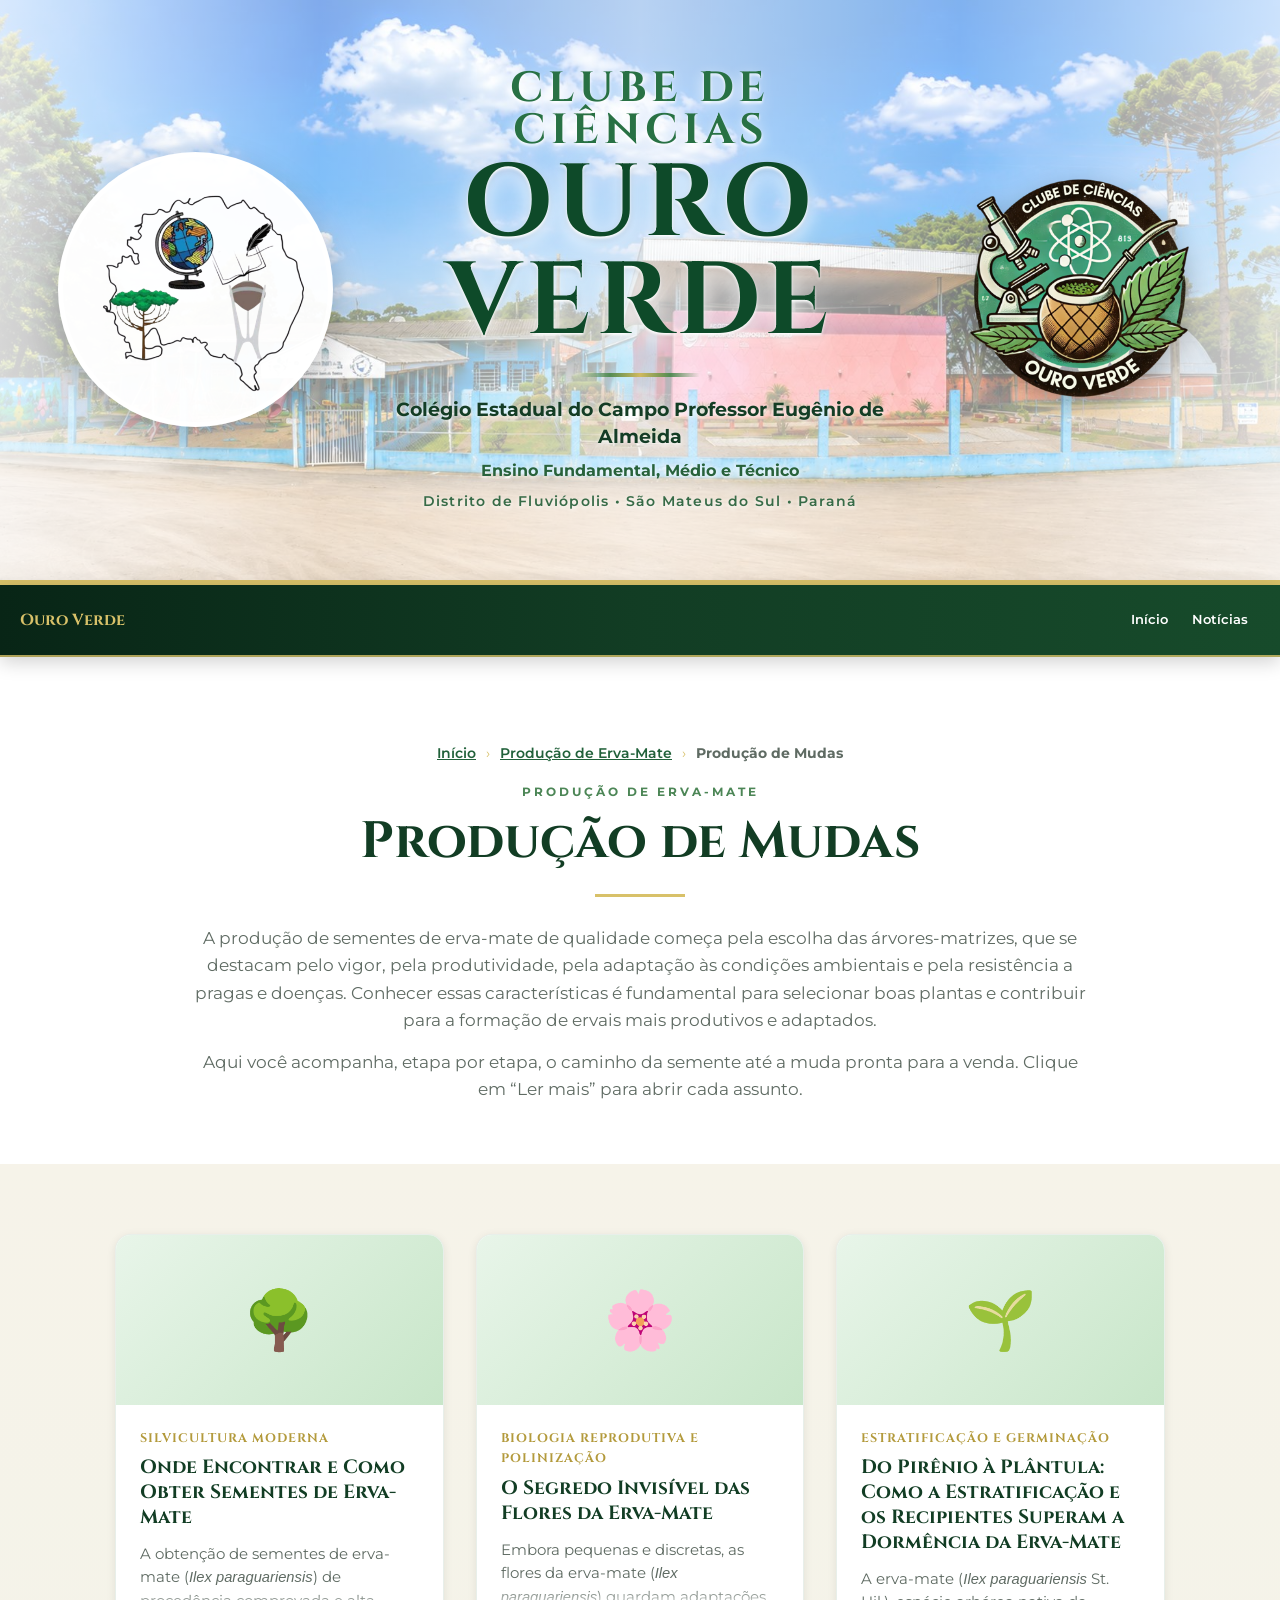
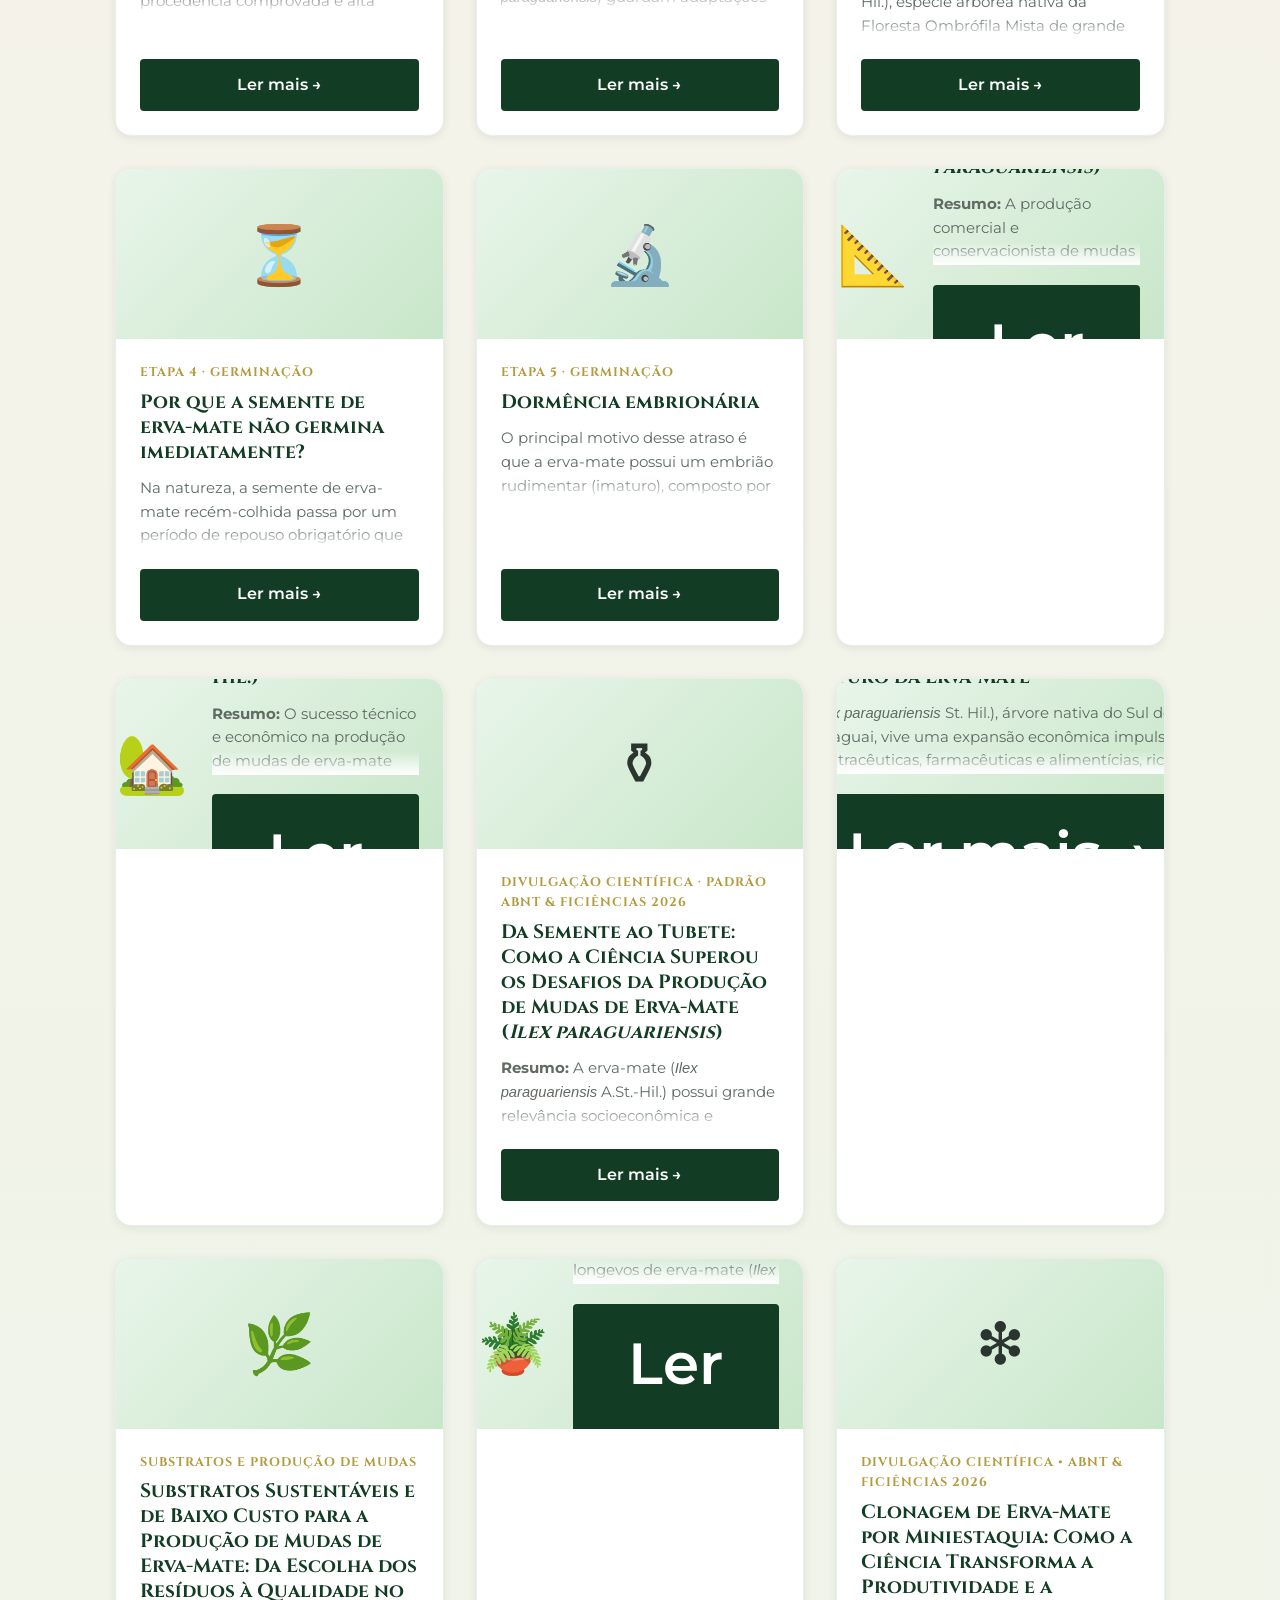
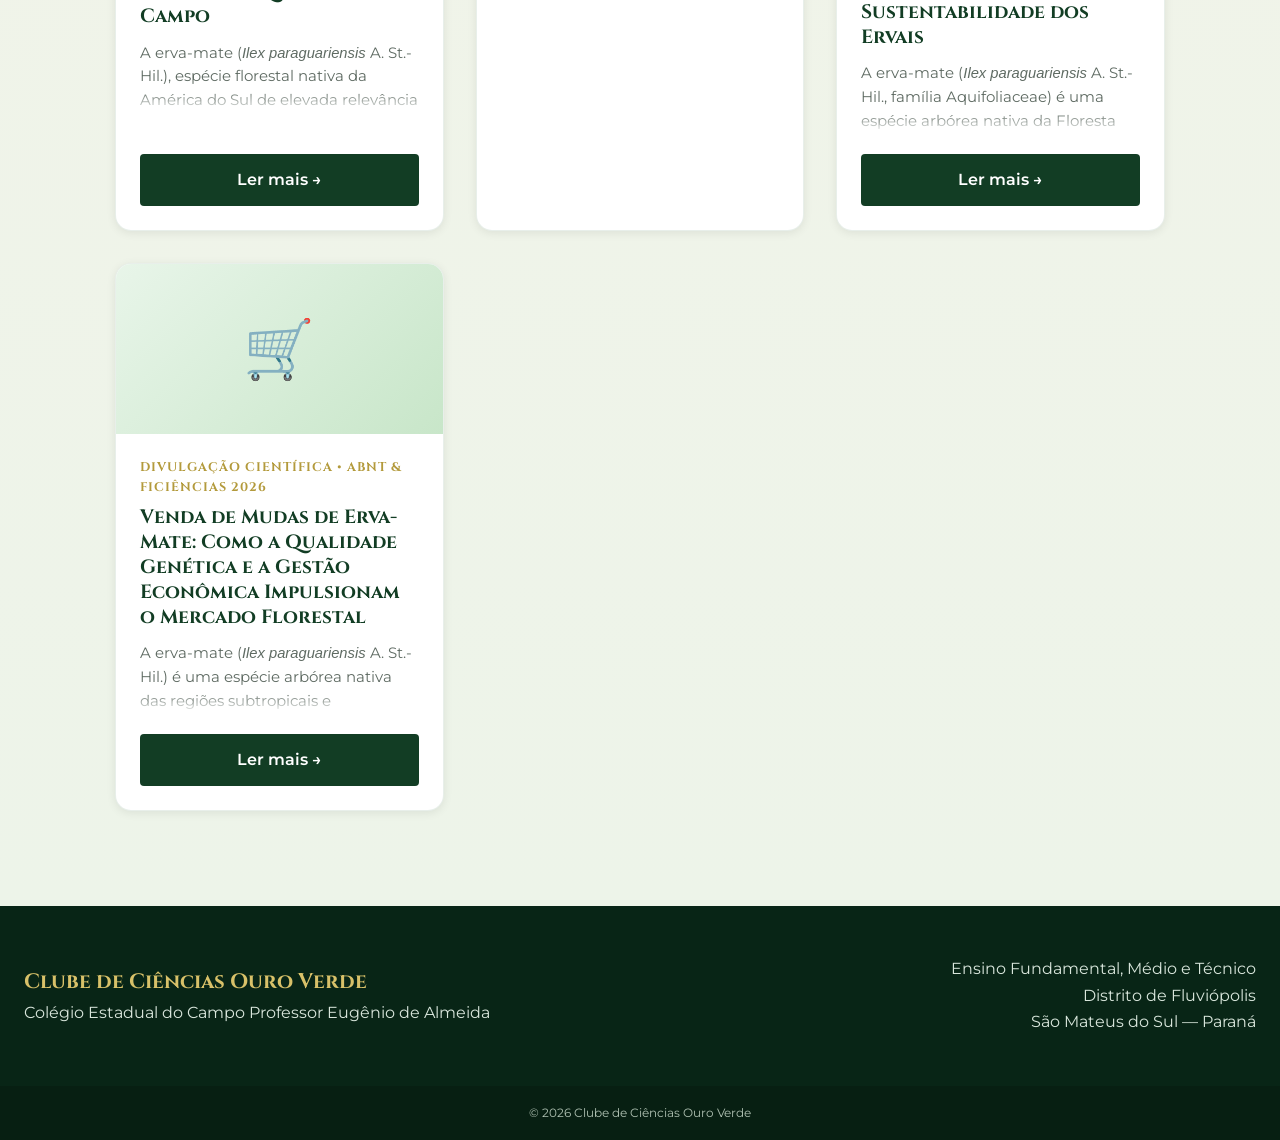
==== commit 2d1e746f: "Merge cfcc72c977042299da91b98933a86017beb6a9ff into 2a00b22bf1a6d62c337fb5c6708a3f6df73e9625" ====
--- a/paginas/producao-mudas.html
+++ b/paginas/producao-mudas.html
@@ -38,10 +38,10 @@
     <!-- CSS (não alterar)
          Atenção: nas páginas da pasta "paginas" todos os
          caminhos começam com ../ (volta uma pasta). -->
-    <link rel="stylesheet" href="../css/style.css?v=7">
-    <link rel="stylesheet" href="../css/hero.css?v=7">
-    <link rel="stylesheet" href="../css/paginas.css?v=7">
-    <link rel="stylesheet" href="../css/responsivo.css?v=7">
+    <link rel="stylesheet" href="../css/style.css?v=15">
+    <link rel="stylesheet" href="../css/hero.css?v=15">
+    <link rel="stylesheet" href="../css/paginas.css?v=15">
+    <link rel="stylesheet" href="../css/responsivo.css?v=15">
 </head>
 <body>
     <!-- ======================================
@@ -152,7 +152,7 @@
                     <strong>Produção de Mudas</strong>
                 </nav>
                 <p class="rotulo-secao">
-                    Produção de Erva-Mate · Parte 1
+                    Produção de Erva-Mate 
                 </p>
                 <h1>
                     Produção de Mudas
@@ -186,87 +186,163 @@
 
                     <!-- CARTÃO: Onde encontrar as sementes da erva-mate -->
                     <article class="card-topico">
-                        <div class="card-topico-imagem">🌳</div>
-                        <div class="card-topico-conteudo">
-                            <p class="card-topico-etapa">Etapa 1 · Sementes</p>
-                            <h2>
-                                Onde encontrar as sementes da erva-mate
-                            </h2>
-                            <div class="card-topico-texto">
-                            <p>
-                                As sementes de erva-mate são coletadas em árvores-matrizes
-                                selecionadas, também chamadas de árvores-mães. Essas árvores são
-                                escolhidas entre grandes áreas de cultivo ou em populações
-                                naturais por apresentarem características superiores.
-                            </p>
-                            <p>
-                                Normalmente, essa seleção envolve diversas características
-                                importantes, como: produção de massa foliar, adaptação ao
-                                ambiente, tolerância às geadas, resistência ao ataque de insetos e
-                                doenças, além da capacidade de produzir sementes de boa qualidade.
-                            </p>
-                            <p>
-                                O custo para implantação dessas áreas de seleção é relativamente
-                                baixo. Os ganhos genéticos obtidos por esse método também são
-                                considerados moderados, sendo mais eficientes para características
-                                de alta herdabilidade.
-                            </p>
-                            <p>
-                                Esse sistema é amplamente utilizado em populações de material
-                                genético selvagem, onde não existe limite para a intensidade da
-                                seleção.
-                            </p>
-                            </div>
-                            <button class="card-topico-botao" type="button">
-                                Ler mais →
-                            </button>
-                        </div>
-                    </article>
+    <div class="card-topico-imagem">🌳</div>
+    <div class="card-topico-conteudo">
+        <p class="card-topico-etapa">Silvicultura Moderna</p>
+        <h2>
+            Onde Encontrar e Como Obter Sementes de Erva-Mate
+        </h2>
+        <div class="card-topico-texto">
+            <p>
+                A obtenção de sementes de erva-mate (<em>Ilex paraguariensis</em>) de procedência comprovada e alta qualidade genética é o alicerce para o sucesso da silvicultura ervateira[cite: 5]. Produtores e viveiristas podem encontrar sementes qualificadas junto a instituições de pesquisa florestal, cooperativas e fornecedores credenciados, ou por meio da coleta direta em árvores matrizes adultas, sadias e produtivas em ervais nativos e plantados, evitando a coleta aleatória que compromete o vigor futuro do plantio[cite: 5].
+            </p>
+            <p>
+                Além da origem genética, o lote adquirido deve apresentar pureza física — isento de propágulos de plantas invasoras — e passar por beneficiamento rigoroso (despolpamento, limpeza e estratificação em areia úmida) para superar a dormência embrionária[cite: 5]. Sementes bem selecionadas e beneficiadas asseguram germinação uniforme e originam mudas vigorosas em tubetes de 100 cm³, atingindo diâmetro de coleto entre 2,20 mm e 2,71 mm e altura de 10,5 cm a 13,9 cm aos seis meses[cite: 5].
+            </p>
+            <p class="fonte-texto">
+                Fonte: WENDLING, Ivar; GUASTALA, Daniel; DOMINGOS, Danilo Martins. Substratos para produção de mudas de erva-mate em tubetes plásticos. 2006; WENDLING, Ivar; GUASTALA, Daniel; DEDECEK, Renato. 2007; KRATZ, Dagma et al. 2015[cite: 7].
+            </p>
+        </div>
+        <button class="card-topico-botao" type="button">
+            Ler mais →
+        </button>
+    </div>
+</article>
 
                     <!-- CARTÃO EM CONSTRUÇÃO: As flores e os frutos da erva-mate
                          O título já existia, mas ainda falta o texto.
                          Quando o texto estiver pronto, troque este
                          cartão pelo MODELO 1 (fim da página). -->
-                    <article class="card-topico em-construcao">
-                        <div class="card-topico-imagem">🌼</div>
-                        <div class="card-topico-conteudo">
-                            <p class="card-topico-etapa">Etapa 2 · Sementes</p>
-                            <h2>
-                                As flores e os frutos da erva-mate
-                            </h2>
-                            <span class="selo-construcao">Em construção</span>
-                        </div>
-                    </article>
+                   <article class="card-topico">
+    <div class="card-topico-imagem">🌸</div>
+    <div class="card-topico-conteudo">
+        <p class="card-topico-etapa">Biologia Reprodutiva e Polinização</p>
+        <h2>
+            O Segredo Invisível das Flores da Erva-Mate
+        </h2>
+        <div class="card-topico-texto">
+            <p>
+                Embora pequenas e discretas, as flores da erva-mate (<em>Ilex paraguariensis</em>) guardam adaptações complexas que garantem a perpetuação da espécie. Por ser uma planta dioica, existem árvores exclusivamente masculinas (doadoras de pólen) e outras femininas (produtoras de frutos).
+            </p>
+            <p>
+                Devido a essa separação entre os sexos, a reprodução depende obrigatoriamente de insetos polinizadores, como abelhas nativas, moscas e pequenos besouros. Compreender esse processo é essencial para o manejo sustentável dos ervais, a qualidade das sementes e a conservação genética da espécie.
+            </p>
+            <p class="fonte-texto">
+                Fonte: Texto de Divulgação Científica — Biologia Reprodutiva, Polinização e Conservação de <em>Ilex paraguariensis</em> (FICIÊNCIAS, 2026).
+            </p>
+        </div>
+        <button class="card-topico-botao" type="button">
+            Ler mais →
+        </button>
+    </div>
+</article>
 
                     <!-- CARTÃO: Germinação das sementes -->
                     <article class="card-topico">
-                        <div class="card-topico-imagem">🌱</div>
-                        <div class="card-topico-conteudo">
-                            <p class="card-topico-etapa">Etapa 3 · Germinação</p>
-                            <h2>
-                                Germinação das sementes
-                            </h2>
-                            <div class="card-topico-texto">
-                            <p>
-                                As sementes apresentam baixa germinação, geralmente entre 5% e
-                                20%, por isso recomenda-se a estratificação em areia durante
-                                aproximadamente 5 a 6 meses para superar a dormência. A germinação
-                                pode iniciar entre 31 e 180 dias após a semeadura. As mudas
-                                produzidas por estaquia podem atingir tamanho adequado para o
-                                plantio a partir de 6 meses, enquanto as provenientes de sementes
-                                levam de 12 a 24 meses. Durante o desenvolvimento, é necessário
-                                manter as mudas sob sombreamento de 60% a 80% nos primeiros 20
-                                dias, realizando posteriormente a adaptação gradual ao sol. A
-                                utilização de mudas de boa qualidade e os cuidados adequados no
-                                viveiro são fundamentais para garantir o bom desenvolvimento da
-                                erva-mate.
-                            </p>
-                            </div>
-                            <button class="card-topico-botao" type="button">
-                                Ler mais →
-                            </button>
-                        </div>
-                    </article>
+    <div class="card-topico-imagem">🌱</div>
+    <div class="card-topico-conteudo">
+        <p class="card-topico-etapa">Estratificação e Germinação</p>
+        <h2>
+            Do Pirênio à Plântula: Como a Estratificação e os Recipientes Superam a Dormência da Erva-Mate
+        </h2>        <div class="card-topico-texto">
+            <p>
+                A erva-mate (<em>Ilex paraguariensis</em> St. Hil.), espécie arbórea nativa da Floresta Ombrófila Mista de grande importância socioeconômica e ambiental no Sul do Brasil, Argentina e Paraguai, enfrenta um desafio biológico histórico na produção de mudas: a dormência profunda e a germinação lenta e desuniforme de suas sementes (Cuquel; Carvalho; Chamma, 1994; Fowler; Sturion, 2000). Quando os frutos maduros são colhidos, menos de 1% das sementes (cerca de 0,9% a 0,96%) apresentam embrião completamente formado; a grande maioria encontra-se no estágio imaturo de "coração" (70,2%), cercada por um endocarpo lenhoso — estrutura botânica denominada pirênio — e submetida a substâncias inibidoras no endosperma (Medeiros, 1998; Fowler; Sturion, 2000; Fowler; Sturion; Zuffellato-Ribas, 2007). Para que a semente rompa essa barreira morfofisiológica e dê origem a mudas vigorosas no viveiro, a escolha adequada dos recipientes e substratos de estratificação e germinação torna-se o ponto de partida decisivo da silvicultura ervateira (Cuquel; Carvalho; Chamma, 1994; Reinke et al., 2024).
+            </p>
+            <p>
+                Na prática tradicional dos viveiros, o recipiente mais utilizado para superar a dormência das sementes de erva-mate é a caixa de madeira (medindo cerca de 40 cm × 50 cm e 25 cm de altura), onde camadas de sementes são intercaladas com camadas de 5 cm de areia úmida em ambiente sombreado (Cuquel; Carvalho; Chamma, 1994). Esse ambiente confinado retém a umidade, reduz a tensão de oxigênio, eleva a concentração de dióxido de carbono (CO₂) e favorece a ação de fungos saprófitas naturais que degradam as paredes lignificadas do endocarpo ao longo de cinco a sete meses (Medeiros, 1998; Fowler; Sturion, 2000; Reinke et al., 2024). Alternativamente, estudos recomendam o uso de canteiros cobertos contendo uma mistura de argila, solo orgânico, esterco e areia (proporção 3:1:1:1), protegidos da insolação direta para evitar o ressecamento e o endurecimento irreversível do tegumento (Fowler; Sturion, 2000).
+            </p>
+            <p>
+                Contudo, o avanço das pesquisas científicas demonstrou que a substituição das caixas de madeira rústicas por recipientes padronizados em ambiente controlado acelera drasticamente a maturação embrionária (Cuquel; Carvalho; Chamma, 1994; Reinke et al., 2024). Em estudos laboratoriais, o uso de caixas plásticas transparentes do tipo <em>gerbox</em> — preenchidas com areia esterilizada umedecida a 60% da capacidade de retenção de água e submetidas à alternância de luz e temperatura (8 h de luz a 35 °C e 16 h de escuro a 15 °C) ou à adição de nitrato de potássio (KNO₃) — elevou a taxa de germinação em comparação ao método convencional em caixas de madeira (Cuquel; Carvalho; Chamma, 1994). Por outro lado, o armazenamento refrigerado em sacos de papel dentro de caixas de isopor a 5 °C ± 2 °C sem umidade impede o avanço do embrião, mantendo-o estagnado nos estágios cotiledonar ou cordiforme (Cuquel; Carvalho; Chamma, 1994; Reinke et al., 2024).
+            </p>
+            <p>
+                Uma inovação recente aplicada aos recipientes de viveiro consiste na estratificação em bandejas de polietileno branco perfuradas (192 mm × 116 mm × 64 mm, com 12 furos de drenagem), utilizando camadas de 3 cm de areia úmida associadas a telas de sombreamento e fertilizante de liberação controlada (Reinke et al., 2024). Conforme demonstrado por Reinke et al. (2024), a liberação gradual de nitrogênio nítrico estimula o metabolismo hormonal da semente, degradando o ácido abscísico (inibidor) e promovendo a síntese de giberelinas (promotoras). Somente nesse sistema enriquecido os embriões atingiram os estágios avançados de "torpedo" e "maduro" (0,94 mm a 2,04 mm) aos 150 dias, alcançando 20,1% de germinação após o transplantio para caixas <em>gerbox</em> a 25 °C (Reinke et al., 2024). A comparação técnica entre os diferentes recipientes e métodos utilizados na fase inicial de produção de mudas é detalhada na Tabela 1.
+            </p>
+
+            <table>
+                <caption>
+                    <strong>Tabela 1</strong> – Comparativo de recipientes, condições de cultivo e desempenho germinativo na estratificação de sementes de <em>Ilex paraguariensis</em>
+                </caption>
+                <thead>
+                    <tr>
+                        <th>Recipiente / Sistema de Cultivo</th>
+                        <th>Substrato e Aditivos</th>
+                        <th>Condição Ambiental</th>
+                        <th>Tempo de Estratificação</th>
+                        <th>Germinação Obtida (%)</th>
+                        <th>Referência</th>
+                    </tr>
+                </thead>
+                <tbody>
+                    <tr>
+                        <td>Caixa de madeira (40 × 50 × 25 cm)</td>
+                        <td>Camadas intercaladas de areia úmida (5 cm)</td>
+                        <td>Sombra natural em viveiro (ambiente não controlado)</td>
+                        <td>6 meses</td>
+                        <td>0,1% a 3,8%</td>
+                        <td>Cuquel; Carvalho; Chamma (1994)</td>
+                    </tr>
+                    <tr>
+                        <td>Caixa plástica <em>gerbox</em> (laboratório)</td>
+                        <td>Areia esterilizada (120 cm³, 60% CRA)</td>
+                        <td>Alternância de luz e temperatura (35 °C / 15 °C)</td>
+                        <td>5 a 6 meses</td>
+                        <td>5,2% a 8,7%</td>
+                        <td>Cuquel; Carvalho; Chamma (1994)</td>
+                    </tr>
+                    <tr>
+                        <td>Caixa plástica <em>gerbox</em> + solução química</td>
+                        <td>Areia esterilizada + nitrato de potássio (KNO₃)</td>
+                        <td>Alternância de luz e temperatura (35 °C / 15 °C)</td>
+                        <td>6 meses</td>
+                        <td>4,2% a 8,4%</td>
+                        <td>Cuquel; Carvalho; Chamma (1994)</td>
+                    </tr>
+                    <tr>
+                        <td>Bandeja de polietileno perfurada (192 × 116 × 64 mm)</td>
+                        <td>Areia úmida (3 cm) sem fertilizante (T1)</td>
+                        <td>Casa de vegetação (8,1 °C a 32,5 °C)</td>
+                        <td>180 dias</td>
+                        <td>0,7%</td>
+                        <td>Reinke et al. (2024)</td>
+                    </tr>
+                    <tr>
+                        <td>Bandeja de polietileno perfurada + tela de sombreamento</td>
+                        <td>Areia úmida + adubo de liberação controlada (4 g L⁻¹) (T2)</td>
+                        <td>Casa de vegetação + germinador <em>gerbox</em> (25 °C)</td>
+                        <td>180 dias</td>
+                        <td>20,1%</td>
+                        <td>Reinke et al. (2024)</td>
+                    </tr>
+                </tbody>
+                <tfoot>
+                    <tr>
+                        <td colspan="6">
+                            <small>
+                                Fonte: Elaborado pelos autores com base em Cuquel, Carvalho e Chamma (1994) e Reinke et al. (2024). *Nota: CRA = Capacidade de Retenção de Água; T1 = Tratamento sem adubação; T2 = Tratamento com fertilizante de liberação controlada (16-8-12).
+                            </small>
+                        </td>
+                    </tr>
+                </tfoot>
+            </table>
+
+            <p>
+                Além da escolha física do recipiente, o sucesso na produção de mudas de erva-mate depende diretamente da procedência geográfica das matrizes (Fowler; Sturion; Zuffellato-Ribas, 2007). Pesquisas da Embrapa Florestas evidenciam que sementes coletadas em regiões de maior temperatura média anual e maior insolação — como o oeste e centro-oeste do Paraná (Cascavel, Toledo e Campo Mourão) — apresentam embriões significativamente mais desenvolvidos e menor índice de mortalidade do que lotes oriundos de regiões mais frias do Rio Grande do Sul (Soledade) (Fowler; Sturion; Zuffellato-Ribas, 2007). Portanto, aliar a seleção de sementes de procedências climáticas favoráveis ao uso de bandejas drenadas e caixas <em>gerbox</em> com controle térmico e nutricional permite ao viveirista superar a dormência embrionária e produzir mudas homogêneas em menor intervalo de tempo (Fowler; Sturion; Zuffellato-Ribas, 2007; Reinke et al., 2024).
+            </p>
+
+            <p class="fonte-texto">
+                <strong>Referências:</strong><br>
+                CUQUEL, F. L.; CARVALHO, M. L. M. de; CHAMMA, H. M. C. P. Avaliação de métodos de estratificação para a quebra de dormência de sementes de erva-mate. <em>Scientia Agricola</em>, Piracicaba, v. 51, n. 3, p. 415-421, set./dez. 1994.<br>
+                FOWLER, J. A. P.; STURION, J. A. <em>Aspectos da formação do fruto e da semente na germinação da erva-mate</em>. Colombo: Embrapa Florestas, 2000. 5 p. (Embrapa Florestas. Comunicado Técnico, 45).<br>
+                FOWLER, J. A. P.; STURION, J. A.; ZUFFELLATO-RIBAS, K. C. Variação do desenvolvimento embrionário das sementes de erva-mate. <em>Pesquisa Florestal Brasileira</em>, Colombo, n. 54, p. 105-108, jan./jun. 2007.<br>
+                MEDEIROS, A. C. de S. <em>Dormência em sementes de erva-mate (Ilex paraguariensis St. Hil.)</em>. Colombo: Embrapa-CNPF, 1998. 25 p. (Embrapa-CNPF. Documentos, 36).<br>
+                REINKE, R. K.; WINHELMANN, M. C.; VARGAS, L. J. de; GASTMANN, J.; FREITAS, E. M. de; FIOR, C. S.; MARTINS, S. S. Embryo development in seeds of <em>Ilex paraguariensis</em> A. St.-Hil. in stratification treatments. <em>Ciência e Natura</em>, Santa Maria, v. 46, e75135, 2024. DOI: 10.5902/2179460X75135.
+            </p>
+        </div>
+        <button class="card-topico-botao" type="button">
+            Ler mais →
+        </button>
+    </div>
+</article>
 
                     <!-- O cartão "Período de vários meses até a germinação (Tempo)"
                          tinha exatamente o mesmo texto de "Germinação das
@@ -323,187 +399,537 @@
                     </article>
 
                     <!-- CARTÃO: Área do viveiro -->
-                    <article class="card-topico">
-                        <div class="card-topico-imagem">📐</div>
-                        <div class="card-topico-conteudo">
-                            <p class="card-topico-etapa">Etapa 6 · Viveiro</p>
-                            <h2>
-                                Área do viveiro
-                            </h2>
-                            <div class="card-topico-texto">
-                            <p>
-                                A área necessária para a instalação de um viveiro depende, dentre
-                                outros fatores, do tamanho dos recipientes a serem utilizados, do
-                                número de plantas a serem produzidas, do percentual de germinação
-                                da semente ou de enraizamento dos propágulos e das perdas
-                                provenientes das seleções.
-                            </p>
-                            <p>
-                                A área produtiva, ou seja, a área dos canteiros ou de recipientes,
-                                deverá possuir em torno de 60% da área total, sendo o espaço
-                                restante destinado a caminhos, ruas, estradas, galpões,
-                                construções em geral e área para o preparo do substrato e
-                                enchimento das embalagens. A definição do tamanho dos canteiros
-                                e/ou bancadas deverá levar em consideração os tratos necessários
-                                no manejo das mudas, a fim de facilitar o trabalho dos
-                                funcionários e otimizar a execução das atividades do viveiro
-                                (Wendling; Santin, 2015).
-                            </p>
-                            </div>
-                            <button class="card-topico-botao" type="button">
-                                Ler mais →
-                            </button>
-                        </div>
-                    </article>
+                   <article class="card-topico">
+    <div class="card-topico-imagem">📐</>
+    <div class="card-topico-conteudo">
+        <p class="card-topico-etapa">Divulgação Científica · Normas ABNT &amp; FIciências 2026</p>
+        <h2>
+            Arquitetura do Viveiro Florestal: Como a Estrutura, a Luminosidade e a Irrigação Moldam Mudas Vigorosas de Erva-Mate (<em>Ilex paraguariensis</em>)
+        </h2>
+        <div class="card-topico-texto">
+            <p>
+                <strong>Resumo:</strong> A produção comercial e conservacionista de mudas de erva-mate (<em>Ilex paraguariensis</em> A.St.-Hil.) depende diretamente do planejamento arquitetônico e ambiental do viveiro florestal[cite: 98]. Este artigo de divulgação científica sintetiza recomendações técnicas e experimentais sobre a escolha do terreno, o dimensionamento estrutural, os sistemas de irrigação e o manejo da cobertura de sombreamento[cite: 98]. Os dados demonstram que viveiros permanentes devem ser instalados em terrenos planos (declividade entre 1% e 3%), com disponibilidade contínua de água, orientação leste-oeste e irrigação por microaspersão de baixo custo[cite: 98]. Quanto à cobertura, por apresentar caráter ombrófilo, a erva-mate responde sensivelmente ao grau de sombreamento: enquanto telas comerciais de 70% maximizam a altura da parte aérea, coberturas alternativas econômicas com duas ou três folhas de palmeira otimizam o acúmulo de biomassa e o comprimento do sistema radicular, aliando eficiência agronômica e viabilidade financeira para produtores rurais[cite: 98]. <strong>Palavras-chave:</strong> <em>Ilex paraguariensis</em>; viveiricultura florestal; sombreamento; microaspersão; ambiência vegetal[cite: 98].
+            </p>
+            <p>
+                <strong>1. Introdução: Por que a Estrutura do Viveiro Define o Futuro do Erval?</strong><br>
+                A erva-mate (<em>Ilex paraguariensis</em> A.St.-Hil.), espécie arbórea nativa da Floresta Ombrófila Mista típica do Sul do Brasil, sustenta uma cadeia produtiva centenária voltada às indústrias de chimarrão, chás e compostos bioativos (Silva; Bicca Neto; Foltran, 2007)[cite: 98]. Tanto na implantação de novos ervais plantados quanto no adensamento de ervais nativos, o sucesso econômico e ambiental da lavoura começa muito antes do plantio definitivo no campo: ele é determinado pela qualidade fisiológica e radicular das mudas formadas no viveiro (Silva; Bicca Neto; Foltran, 2007; Wendling; Guastala; Dedecek, 2007)[cite: 98].
+            </p>
+            <p>
+                Segundo Arco-Verde e Moreira (2002), um viveiro florestal é o espaço técnico projetado para produzir mudas em quantidade e padrão de qualidade adequados para resistirem às adversidades do campo[cite: 98]. Dependendo da escala e do horizonte temporal do empreendimento, a estrutura pode ser classificada como temporária — instalada provisoriamente próxima às áreas de plantio de difícil acesso e desativada após suprir a demanda — ou permanente, dotada de instalações duráveis, maior capacidade produtiva e planejamento arquitetônico rigoroso para operar durante vários anos (Arco-Verde; Moreira, 2002)[cite: 98].
+            </p>
+            <p>
+                <strong>2. Escolha do Terreno, Dimensionamento e Hidráulica do Viveiro</strong><br>
+                A eficiência operacional de um viveiro permanente inicia-se na seleção criteriosa do terreno[cite: 98]. De acordo com Arco-Verde e Moreira (2002), a disponibilidade contínua de água de boa qualidade durante todo o ano constitui o fator primordial, seguida pela facilidade de acesso de veículos mesmo em períodos chuvosos[cite: 98]. O terreno deve apresentar topografia plana, com declividade ideal de 1% e máxima de 3%, associada a solos de textura arenosa que garantam boa drenagem, evitando o encharcamento e a proliferação de doenças fúngicas na base das mudas[cite: 98]. Adicionalmente, recomenda-se a implantação de cortinas quebra-vento com espécies arbóreas de rápido crescimento a pelo menos 15 metros de distância das instalações, protegendo as plântulas contra danos mecânicos sem gerar sombreamento excessivo indesejado (Arco-Verde; Moreira, 2002)[cite: 98].
+            </p>
+            <p>
+                No que tange ao arranjo interno, um modelo estrutural de referência com dimensões de 18,5 m de comprimento por 9,2 m de largura (totalizando 170,2 m²) comporta oito canteiros de 1,2 m × 8,0 m e duas sementeiras suspensas de 1,0 m × 8,0 m com 1,2 m de altura, sendo capaz de produzir cerca de 30.000 mudas anuais em sacos plásticos ou até 80.000 mudas em tubetes plásticos de 100 cm³ (Arco-Verde; Moreira, 2002; Wendling; Guastala; Dedecek, 2007)[cite: 99]. É fundamental que os canteiros e sementeiras sejam orientados no sentido leste-oeste para assegurar distribuição uniforme da radiação solar ao longo do dia, mantendo corredores desobstruídos para o trânsito ágil de carrinhos-de-mão (Arco-Verde; Moreira, 2002)[cite: 99].
+            </p>
+            <p>
+                Para suprir a demanda hídrica diária — estimada em torno de 5 mm (equivalente a 5 litros de água por metro quadrado de canteiro), aplicada preferencialmente no início da manhã ou no final da tarde —, destaca-se o sistema de irrigação por microaspersão tipo "espaguete" (Arco-Verde; Moreira, 2002)[cite: 99]. Essa estrutura hidráulica de baixo custo utiliza uma linha principal central de PVC de 1 polegada da qual derivam tubos de polietileno de 0,5 polegada suspensos sobre o eixo de cada canteiro[cite: 99]. Nesses tubos, inserem-se a cada 50 cm pequenos segmentos de tubo flexível ("macarrão") selados na ponta e cortados lateralmente, que pulverizam a água sob pressão em leque de 180°, garantindo umedecimento homogêneo sem compactar o substrato (Arco-Verde; Moreira, 2002)[cite: 99].
+            </p>
+            <p>
+                <strong>3. A Ciência do Sombreamento e os Materiais de Cobertura</strong><br>
+                Por ser uma espécie de caráter ombrófilo (adaptada à sombra parcial das florestas), a erva-mate exige proteção contra a incidência direta dos raios solares na fase de viveiro, uma vez que o excesso de radiação provoca estresse térmico e danos aos pigmentos fotossintetizantes (Silva; Bicca Neto; Foltran, 2007)[cite: 99]. Embora a literatura técnica frequentemente adote telas comerciais de sombreamento (sombrite) com retenção de 50% a 70% de luminosidade (Arco-Verde; Moreira, 2002; Wendling; Guastala; Dedecek, 2007), pesquisadores da Universidade Federal do Paraná (UFPR) investigaram o desempenho agronômico e econômico de diferentes materiais de cobertura suspensos a 1,0 metro de altura (Silva; Bicca Neto; Foltran, 2007)[cite: 99].
+            </p>
+            <p>
+                Durante oito meses de monitoramento em Curitiba (PR), Silva, Bicca Neto e Foltran (2007) compararam telas industriais (Polysombra Difusora a 30%, 50% e 70%) com coberturas alternativas acessíveis ao produtor rural: tecido branco tipo ráfia (81,75% de sombreamento), esteira de bambu cortado ao meio (13,25%), três folhas de palmeira (25,5%) e duas folhas de palmeira (30%)[cite: 99]. Os resultados demonstraram que o nível de sombra altera diretamente a arquitetura da muda: a cobertura comercial Polysombra Difusora 70% promoveu a maior altura da parte aérea (10,06 cm) e maior área foliar — reflexo do estiolamento natural da planta em busca de luz —, porém apresenta maior custo de implantação (Silva; Bicca Neto; Foltran, 2007)[cite: 99].
+            </p>
+            <p>
+                Em contrapartida, a cobertura utilizando apenas duas folhas de palmeira destacou-se como a opção mais eficiente e econômica: além de exigir o menor investimento financeiro, proporcionou os maiores índices de produção de matéria fresca da parte aérea (1,109 g), matéria seca da parte aérea (0,324 g) e matéria fresca do sistema radicular (0,529 g), enquanto o uso de três folhas de palmeira favoreceu o maior comprimento médio de raiz (10,9 cm) (Silva; Bicca Neto; Foltran, 2007)[cite: 99]. Já coberturas com Polysombra 30%, Polysombra 50% e tecido branco mostraram-se inadequadas para a espécie, reduzindo o vigor da parte aérea ou do sistema radicular (Silva; Bicca Neto; Foltran, 2007)[cite: 99]. Ressalta-se, contudo, que viveiros cobertos exclusivamente com folhas de palmeira exigem atenção quanto ao isolamento lateral contra a entrada de animais domésticos e à uniformidade da distribuição luminosa (Arco-Verde; Moreira, 2002)[cite: 99].
+            </p>
+            <p>
+                <strong>Tabela 1 – Desempenho biométrico médio de mudas de erva-mate (<em>Ilex paraguariensis</em>) cultivadas em viveiro sob diferentes materiais de cobertura durante oito meses (14 avaliações)</strong><br>
+                • <strong>Polysombra Difusora 70%:</strong> Altura aérea: 10,06 cm (a) | Matéria fresca aérea: 1,098 g (a) | Matéria seca aérea: 0,320 g (a) | Comprimento raiz: 10,6 cm (ab) | Matéria fresca raiz: 0,447 g (b)[cite: 100].<br>
+                • <strong>3 folhas de palmeira (25,5% sombra):</strong> Altura aérea: 9,97 cm (ab) | Matéria fresca aérea: 1,013 g (ab) | Matéria seca aérea: 0,295 g (ab) | Comprimento raiz: 10,9 cm (a) | Matéria fresca raiz: 0,451 g (b)[cite: 100].<br>
+                • <strong>2 folhas de palmeira (30,0% sombra):</strong> Altura aérea: 9,83 cm (ab) | Matéria fresca aérea: 1,109 g (a) | Matéria seca aérea: 0,324 g (a) | Comprimento raiz: 10,4 cm (abc) | Matéria fresca raiz: 0,529 g (a)[cite: 100].<br>
+                • <strong>Esteira de bambu (13,25% sombra):</strong> Altura aérea: 9,57 cm (b) | Matéria fresca aérea: 0,964 g (b) | Matéria seca aérea: 0,267 g (b) | Comprimento raiz: 10,0 cm (bc) | Matéria fresca raiz: 0,385 g (b)[cite: 100].<br>
+                • <strong>Polysombra Difusora 50%:</strong> Altura aérea: 8,90 cm (c) | Matéria fresca aérea: 0,931 g (bc) | Matéria seca aérea: 0,279 g (b) | Comprimento raiz: 10,3 cm (abc) | Matéria fresca raiz: 0,401 g (b)[cite: 100].<br>
+                • <strong>Polysombra Difusora 30%:</strong> Altura aérea: 8,32 cm (d) | Matéria fresca aérea: 0,864 g (c) | Matéria seca aérea: 0,266 g (b) | Comprimento raiz: 9,8 cm (c) | Matéria fresca raiz: 0,444 g (b)[cite: 100].<br>
+                • <strong>Tecido branco tipo ráfia (81,75% sombra):</strong> Altura aérea: 8,26 cm (d) | Matéria fresca aérea: 0,911 g (bc) | Matéria seca aérea: 0,299 g (ab) | Comprimento raiz: 10,3 cm (abc) | Matéria fresca raiz: 0,460 g (a)[cite: 100].<br>
+                <em>Fonte: Adaptado de Silva, Bicca Neto e Foltran (2007, p. 106-108). Nota: Médias seguidas pela mesma letra na variável não diferem estatisticamente entre si pelo Teste de Duncan ao nível de 5% de probabilidade[cite: 100].</em>
+            </p>
+            <p>
+                <strong>4. Bancadas Suspensas, Recipientes e Controle Fitossanitário</strong><br>
+                A integração entre a estrutura física do viveiro e o sistema de recipientes potencializa a sanidade das mudas[cite: 100]. Enquanto sacos plásticos pretos (15 × 6 cm) demandam maior volume de substrato e contato direto com o solo (Silva; Bicca Neto; Foltran, 2007), o uso de tubetes plásticos cônicos de 100 cm³ acomodados em bandejas suspensas facilita a ergonomia, reduz o uso de mão de obra e promove a poda aérea natural das raízes (Wendling; Guastala; Dedecek, 2007)[cite: 100]. Ademais, quando abastecidos com substratos alternativos à base de resíduos agroindustriais regionais — como a mistura de 40% de esterco bovino curtido e 60% de serragem semidecomposta —, esses recipientes reduzem os custos de insumo para R$ 16,00/m³ e diminuem drasticamente o tempo gasto na monda (limpeza de ervas daninhas) para apenas 1 hora a cada mil mudas (Wendling; Guastala; Dedecek, 2007)[cite: 100].
+            </p>
+            <p>
+                Por fim, a estrutura do viveiro deve incorporar protocolos rígidos de manejo preventivo e aclimatação[cite: 100]. Para evitar o tombamento ou mela (<em>damping-off</em>) — doença causada por fungos dos gêneros <em>Fusarium</em>, <em>Pythium</em> e <em>Rhizoctonia</em> favorecida pelo excesso de umidade e alta densidade de plantas —, recomenda-se a higienização das ferramentas, a desinfecção preventiva das raízes durante a repicagem e o controle rigoroso do turno de rega (Arco-Verde; Moreira, 2002; Silva; Bicca Neto; Foltran, 2007)[cite: 100]. Cerca de 20 a 30 dias antes do plantio definitivo, as mudas devem ser transferidas para áreas externas de rustificação (aclimatação), reduzindo-se gradualmente a irrigação e o sombreamento para que as plantas desenvolvam resistência à insolação plena do campo (Arco-Verde; Moreira, 2002)[cite: 100].
+            </p>
+            
+            <p class="fonte-texto">
+                <strong>Referências:</strong><br>
+                ARCO-VERDE, Marcelo Francia; MOREIRA, Marcos Antonio Barbosa. <strong>Viveiros florestais:</strong> construção, custos, cuidados e atividades desenvolvidas para a produção de mudas. Boa Vista: Embrapa Roraima, 2002. 27 p. (Embrapa Roraima. Documentos, 2)[cite: 101].<br>
+                SILVA, Eduardo Teixeira da; BICCA NETO, Humberto; FOLTRAN, Bianca Nadal. Materiais de cobertura na produção de mudas de erva-mate (<em>Ilex paraguariensis</em> St. Hill). <strong>Scientia Agraria</strong>, Curitiba, v. 8, n. 1, p. 103-109, 2007[cite: 101].<br>
+                WENDLING, Ivar; GUASTALA, Daniel; DEDECEK, Renato. Características físicas e químicas de substratos para produção de mudas de <em>Ilex paraguariensis</em> St. Hil. <strong>Revista Árvore</strong>, Viçosa, v. 31, n. 2, p. 209-220, 2007[cite: 101].
+            </p>
+        </div>
+        <button class="card-topico-botao" type="button">
+            Ler mais →
+        </button>
+    </div>
+</article>
 
                     <!-- CARTÃO: Estrutura do viveiro -->
-                    <article class="card-topico">
-                        <div class="card-topico-imagem">🏡</div>
-                        <div class="card-topico-conteudo">
-                            <p class="card-topico-etapa">Etapa 7 · Viveiro</p>
-                            <h2>
-                                Estrutura do viveiro
-                            </h2>
-                            <div class="card-topico-texto">
-                            <p>
-                                A instalação de um viveiro de erva-mate exige planejamento
-                                adequado, considerando a quantidade de mudas a serem produzidas, o
-                                tipo de produção e o nível tecnológico utilizado.
-                            </p>
-                            <p>
-                                A infraestrutura deve contar com cercas, para impedir a entrada de
-                                animais; galpão semiaberto, para as atividades de produção;
-                                tanques e caixas-d’água, para o armazenamento de água; e
-                                depósitos, para guardar ferramentas, equipamentos e insumos.
-                            </p>
-                            <p>
-                                Também são importantes a casa de vegetação, que permite controlar
-                                a temperatura e a umidade, e a casa de sombra, que protege as
-                                mudas do excesso de sol. Além disso, o viveiro deve possuir um
-                                sistema de irrigação adequado, bancadas que facilitem o manejo das
-                                mudas, quebra-ventos para proteger as estruturas e energia
-                                elétrica para o funcionamento dos equipamentos.
-                            </p>
-                            <p>
-                                Portanto, uma infraestrutura bem planejada facilita o trabalho,
-                                melhora as condições de cultivo e contribui para o desenvolvimento
-                                saudável e a qualidade das mudas de erva-mate.
-                            </p>
-                            </div>
-                            <button class="card-topico-botao" type="button">
-                                Ler mais →
-                            </button>
-                        </div>
-                    </article>
-
-                    <!-- CARTÃO: Recipientes -->
-                    <article class="card-topico">
-                        <div class="card-topico-imagem">🪴</div>
-                        <div class="card-topico-conteudo">
-                            <p class="card-topico-etapa">Etapa 8 · Viveiro</p>
-                            <h2>
-                                Recipientes
-                            </h2>
-                            <div class="card-topico-texto">
-                            <p>
-                                A produção de mudas de erva-mate exige cuidados na escolha dos
-                                recipientes, no preparo do substrato e no desenvolvimento do
-                                sistema radicular, pois esses fatores influenciam diretamente a
-                                qualidade das mudas e sua sobrevivência após o plantio no campo.
-                            </p>
-                            <p>
-                                Os tubetes plásticos são bastante recomendados por permitirem o
-                                uso racional do espaço no viveiro, facilitarem o manejo e as
-                                operações de produção, possibilitarem a reutilização das
-                                embalagens e favorecerem o desenvolvimento das raízes. Entretanto,
-                                é necessário respeitar o cronograma de produção, pois a
-                                permanência excessiva das mudas nos tubetes pode provocar a morte
-                                de raízes, deficiências nutricionais e dificuldades na absorção de
-                                água após o plantio. Durante o enchimento dos recipientes, o
-                                substrato não deve ficar excessivamente compactado nem muito
-                                solto, garantindo condições adequadas para o crescimento
-                                radicular. Os tubetes também precisam apresentar orifícios de
-                                drenagem, para evitar o acúmulo de água, e ranhuras internas, que
-                                orientam o crescimento das raízes e evitam seu enovelamento.
-                            </p>
-                            <p>
-                                O tamanho do tubete também influencia a qualidade das mudas.
-                                Recipientes menores apresentam menor custo, porém limitam o
-                                crescimento das raízes e da parte aérea, exigindo que as mudas
-                                sejam levadas ao campo mais cedo. Além disso, essas mudas tendem a
-                                ser mais sensíveis à falta de água nas primeiras semanas ou meses
-                                após o plantio. Por isso, é importante avaliar a proporção entre a
-                                parte aérea e as raízes, considerando como referência uma altura
-                                da muda equivalente a aproximadamente 1,5 vez a altura do
-                                recipiente, além de observar a boa formação do sistema radicular e
-                                a presença de raízes laterais vivas e brancas.
-                            </p>
-                            <p>
-                                Outra alternativa são os sistemas conjugados de substrato e
-                                recipiente, como blocos prensados e sacos biodegradáveis. Nesses
-                                sistemas, a muda é plantada diretamente no campo com o recipiente,
-                                sem necessidade de removê-lo, reduzindo os custos com mão de obra
-                                e facilitando o plantio. Esses materiais também podem favorecer
-                                uma melhor arquitetura das raízes e proporcionar bom
-                                desenvolvimento das mudas no campo. Os tubetes biodegradáveis são
-                                outra opção promissora, mas ainda precisam de avaliações
-                                específicas para a produção de erva-mate antes de serem utilizados
-                                em larga escala comercial.
-                            </p>
-                            <p>
-                                Portanto, a escolha do recipiente deve considerar o custo, o tempo
-                                de permanência no viveiro, a facilidade de manejo e,
-                                principalmente, a qualidade do sistema radicular.
-                                Independentemente do tipo utilizado, é fundamental verificar a
-                                procedência e a qualidade dos materiais, garantindo a produção de
-                                mudas vigorosas, bem desenvolvidas e com maior potencial de
-                                sobrevivência após o plantio definitivo.
-                            </p>
-                            </div>
-                            <button class="card-topico-botao" type="button">
-                                Ler mais →
-                            </button>
-                        </div>
-                    </article>
+                   <article class="card-topico">
+    <div class="card-topico-imagem">🏡</>
+    <div class="card-topico-conteudo">
+        <p class="card-topico-etapa">Divulgação Técnica e Científica • Silvicultura</p>
+        <h2>
+            Planejamento Físico, Escolha do Local e Infraestrutura da Área do Viveiro de Erva-Mate (<em>Ilex paraguariensis</em> St. Hil.)
+        </h2>
+        <div class="card-topico-texto">
+            <p>
+                <strong>Resumo:</strong> O sucesso técnico e econômico na produção de mudas de erva-mate (<em>Ilex paraguariensis</em> St. Hil.) está diretamente condicionado ao planejamento adequado da área e da infraestrutura do viveiro florestal[cite: 323]. Conclui-se que a escolha de locais bem drenados com declividade suave (1% a 3%), a orientação solar leste-oeste, a instalação de cortinas quebra-vento, a setorização funcional e o controle rigoroso do sombreamento e da drenagem reduzem custos operacionais, previnem doenças fúngicas e asseguram mudas vigorosas para o plantio em campo[cite: 323].
+            </p>
+            <p>
+                <strong>1. Introdução:</strong> A implantação de povoamentos comerciais de erva-mate com alta produtividade foliar depende da disponibilidade de mudas dotadas de elevado vigor fisiológico e sanidade radicular (WENDLING; BRONDANI, 2015)[cite: 323]. Erros cometidos na escolha do terreno ou no desenho arquitetônico da área do viveiro — como áreas sujeitas ao encharcamento, exposição excessiva a ventos frios ou insolação desuniforme — comprometem irreversivelmente a sobrevivência das mudas e elevam os custos de manutenção (ARCO-VERDE; MOREIRA, 2002)[cite: 323].
+            </p>
+            <p>
+                <strong>2. Classificação Operacional do Viveiro:</strong> Antes de definir o espaço físico, classifica-se o empreendimento em: <strong>Viveiro permanente (ou fixo)</strong>, destinado à produção contínua e em grande escala com infraestrutura robusta e irrigação automatizada[cite: 323]; ou <strong>Viveiro temporário (ou volante)</strong>, instalado provisoriamente próximo à área de plantio definitivo com materiais simples de baixo custo para reduzir gastos e danos no transporte das mudas (ARCO-VERDE; MOREIRA, 2002)[cite: 324].
+            </p>
+            <p>
+                <strong>3. Critérios Técnicos para a Escolha do Local:</strong> O terreno deve possuir topografia plana ou suavemente inclinada (declividade ideal de 1% e máximo de 3%)[cite: 324], solo de textura arenosa ou franco-arenosa bem drenado[cite: 324], disponibilidade permanente de água limpa[cite: 324], exposição solar com face voltada para o Norte (Hemisfério Sul) e canteiros no sentido Leste-Oeste[cite: 324], cortinas quebra-vento distantes no mínimo 15 metros dos canteiros[cite: 324] e fácil acesso logístico durante todo o ano (ARCO-VERDE; MOREIRA, 2002; WENDLING; BRONDANI, 2015)[cite: 324].
+            </p>
+            <p>
+                <strong>4. Dimensionamento, Setorização e Infraestrutura:</strong> O dimensionamento depende da meta anual, do recipiente (tubetes de 75 cm³ a 110 cm³ ou sacos plásticos) e da permanência de 6 a 12 meses, reservando-se 60% a 70% da área útil para canteiros e 30% a 40% para circulação e drenagem[cite: 324]. A área divide-se em quatro setores: (1) <em>Galpão de preparo e armazenamento</em>[cite: 325]; (2) <em>Sementeira ou casa de vegetação</em> (umidade &gt; 80% e temperatura &lt; 30 °C)[cite: 325]; (3) <em>Canteiros de crescimento (casa de sombra)</em> com largura de 1,0 m a 1,2 m, corredores de 0,5 m a 0,8 m, bandejas suspensas a 0,8 m do solo para poda aérea das raízes e cobertura de 50% a 70% de sombreamento a 2,0–2,5 m de altura[cite: 325]; e (4) <em>Área de rustificação</em> a pleno sol antes da expedição[cite: 325]. Recomenda-se irrigação por microaspersão aérea, cercamento perimetral e valetas de drenagem[cite: 325].
+            </p>
+            <p>
+                <strong>5. Considerações Finais:</strong> O planejamento criterioso da área física do viveiro constitui um investimento estratégico de baixo custo relativo frente aos benefícios gerados ao longo do ciclo produtivo da erva-mate, garantindo mudas aptas a expressar todo o seu potencial genético no campo[cite: 325].
+            </p>
+            <p class="fonte-texto">
+                Fonte: ARCO-VERDE, M. F.; MOREIRA, M. A. B. <strong>Viveiros florestais</strong>: construção, custos, cuidados e atividades desenvolvidas para a produção de mudas. Boa Vista: Embrapa Roraima, 2002[cite: 326]. SILVA, E. T.; BICCA NETO, H.; FOLTRAN, B. N. Materiais de cobertura na produção de mudas de erva-mate (<em>Ilex paraguariensis</em> St. Hill). <strong>Scientia Agraria</strong>, Curitiba, v. 8, n. 1, p. 103-109, 2007[cite: 326]. WENDLING, I.; BRONDANI, G. E. Produção de mudas de erva-mate. <em>In</em>: WENDLING, I.; SANTIN, D. (ed.). <strong>Propagação e nutrição de erva-mate</strong>. Brasília, DF: Embrapa, 2015. cap. 1, p. 11-98[cite: 326].
+            </p>
+        </div>
+        <button class="card-topico-botao" type="button">
+            Ler mais →
+        </button>
+    </div>
+</article>
+
+                    <!-- CARTÃO: Recipientes
+                         Foto principal ainda não tirada: quando existir
+                         imagens/recipientes/tres-tipos-recipientes.jpg,
+                         troque o emoji pelo MODELO 2 (fim da página).
+                         Sugestão de foto: saquinho preto, tubete e
+                         recipiente biodegradável lado a lado, cada um com
+                         uma muda do mesmo tamanho, fundo liso. -->
+
+<article class="card-topico">
+    <div class="card-topico-imagem">⚱</div>
+    <div class="card-topico-conteudo">
+        <p class="card-topico-etapa">Divulgação Científica · Padrão ABNT &amp; FIciências 2026</p>
+        <h2>
+            Da Semente ao Tubete: Como a Ciência Superou os Desafios da Produção de Mudas de Erva-Mate (<em>Ilex paraguariensis</em>)
+        </h2>
+        <div class="card-topico-texto">
+            <p>
+                <strong>Resumo:</strong> A erva-mate (<em>Ilex paraguariensis</em> A.St.-Hil.) possui grande relevância socioeconômica e ambiental no Sul do Brasil, mas a produção de suas mudas enfrenta entraves históricos devido à dormência embrionária das sementes e ao alto custo dos insumos de viveiro[cite: 38]. Este texto de divulgação científica sintetiza evidências experimentais sobre o manejo na sementeira e a formulação de substratos sustentáveis[cite: 38]. Estudos demonstram que sementes recém-colhidas possuem embriões imaturos (nos estágios de coração e pós-coração), exigindo estratificação em areia por seis meses para elevar a emergência de plântulas, além de controle sanitário contra fungos como <em>Aspergillus</em> sp., <em>Penicillium</em> sp. e <em>Colletotrichum</em> sp.[cite: 38] Na fase de repicagem para tubetes plásticos, a substituição de substratos comerciais onerosos por resíduos agroindustriais regionais — destacando-se a mistura de 40% de esterco bovino curtido e 60% de serragem semidecomposta (proporção 2:3) — reduz os custos de produção em mais de 80%, diminui a mortalidade pós-transplante e assegura mudas vigorosas e ambientalmente sustentáveis[cite: 38]. <strong>Palavras-chave:</strong> <em>Ilex paraguariensis</em>; dormência embrionária; estratificação; substratos alternativos; viveiricultura[cite: 38].
+            </p>
+            <p>
+                <strong>1. Introdução: O Desafio de Germinar um Símbolo do Sul</strong><br>
+                A erva-mate (<em>Ilex paraguariensis</em> A.St.-Hil.) representa uma das mais importantes cadeias extrativistas e florestais da região Sul do Brasil e dos países do Mercosul, fornecendo matéria-prima para bebidas tradicionais como o chimarrão e o tererê, além de compostos bioativos de crescente interesse para as indústrias alimentícia e farmacêutica (Duarte et al., 2024)[cite: 38]. Contudo, para atender à demanda crescente sem degradar os remanescentes florestais nativos, é indispensável implantar e renovar ervais a partir de mudas com alto padrão genético, fisiológico e sanitário (Wendling; Guastala; Dedecek, 2007; Duarte et al., 2024)[cite: 38].
+            </p>
+            <p>
+                Embora a propagação por sementes seja o método mais utilizado nos viveiros comerciais, produzir mudas de erva-mate exige paciência e precisão técnica (Wendling; Guastala; Domingos, 2006; Duarte et al., 2024)[cite: 38]. Diferentemente de hortaliças que germinam em poucos dias, a semente da erva-mate passa por uma longa jornada entre a coleta dos frutos na árvore matriz, o preparo na sementeira e o transplante (repicagem) para recipientes individuais[cite: 38]. Compreender o que ocorre dentro da semente e escolher corretamente o substrato que sustentará a jovem planta são etapas decisivas para o sucesso do viveirista e do produtor rural[cite: 38].
+            </p>
+            <p>
+                <strong>2. O Relógio Biológico da Semente e os Cuidados na Sementeira</strong><br>
+                Um dos maiores gargalos enfrentados pelos produtores na sementeira é a baixa e desuniforme taxa de germinação[cite: 38]. Pesquisas conduzidas com nove árvores matrizes provenientes do Paraná (São Mateus do Sul), Santa Catarina (Itaiópolis) e Rio Grande do Sul (Chapada) revelaram que, mesmo quando cerca de 52% das sementes colhidas estão vivas — dado aferido pelo teste bioquímico de tetrazólio —, elas não conseguem germinar imediatamente após a dispersão dos frutos (Duarte et al., 2024)[cite: 38]. Isso ocorre porque a espécie apresenta dormência embrionária (ou morfofisiológica): quando o fruto amadurece, o embrião ainda está imaturo, encontrando-se apenas nos estágios microscópicos denominados "coração" (46%) e "pós-coração" (54%), sem atingir os estágios "torpedo" ou "maduro" necessários para romper o tegumento (Duarte et al., 2024)[cite: 38].
+            </p>
+            <p>
+                Para "acordar" essas sementes e permitir que o embrião complete seu desenvolvimento antes da semeadura, a ciência florestal recomenda a estratificação em areia úmida por aproximadamente 180 dias, ou seis meses (Wendling; Guastala; Domingos, 2006; Duarte et al., 2024)[cite: 38]. Experimentos comprovaram que sementes não estratificadas apresentam emergência nula (0%) após 60 dias na sementeira, enquanto sementes armazenadas a frio por 70 dias alcançam índices entre 1,96% e 3,99% (Duarte et al., 2024)[cite: 38]. Por outro lado, o lote submetido à estratificação por seis meses atingiu taxas de emergência de até 8,79% nesse mesmo período inicial, demonstrando que o tempo e a umidade controlada são indispensáveis para superar a imaturidade embrionária, embora a seleção de árvores matrizes com sementes mais pesadas e cheias também favoreça o vigor inicial (Duarte et al., 2024)[cite: 38].
+            </p>
+            <p>
+                Além do tempo de maturação, a sanidade na sementeira merece atenção redobrada[cite: 39]. Análises patológicas identificaram 13 gêneros de fungos associados às sementes de erva-mate, com destaque para <em>Aspergillus</em> sp., <em>Penicillium</em> sp. e <em>Trichoderma</em> sp., além de fungos potencialmente patogênicos como <em>Colletotrichum</em> sp. e <em>Fusarium</em> sp. (Duarte et al., 2024)[cite: 39]. Durante os meses de estratificação e germinação em ambiente úmido, esses microrganismos podem apodrecer as sementes ou causar necrose nas raízes recém-emergidas, tornando fundamental a higienização dos materiais, o uso de substratos limpos e o controle rigoroso da irrigação no viveiro (Duarte et al., 2024)[cite: 39].
+            </p>
+            <p>
+                <strong>3. Substratos Alternativos: Economia e Sustentabilidade nos Tubetes</strong><br>
+                Após germinarem na sementeira — geralmente composta por terra de subsolo peneirada — e atingirem de 2 a 4 cm de altura, as plântulas passam pela repicagem, sendo transferidas para tubetes plásticos de 100 cm³ mantidos sob tela de sombreamento de 70% (Wendling; Guastala; Domingos, 2006; Wendling; Guastala; Dedecek, 2007)[cite: 39]. Nessa etapa, o substrato deixa de ser apenas um suporte físico e passa a regular a aeração das raízes, a retenção de água e o fornecimento equilibrado de nutrientes (Wendling; Guastala; Dedecek, 2007)[cite: 39].
+            </p>
+            <p>
+                Tradicionalmente, muitos viveiros recorrem a substratos comerciais à base de casca de pinus ou à extração de solo superficial, práticas que elevam os custos de produção ou geram passivos ambientais (Wendling; Guastala; Dedecek, 2007)[cite: 39]. Para buscar alternativas mais econômicas e ecológicas, pesquisadores da Embrapa Florestas, em parceria com a empresa Baldo S.A., testaram 14 formulações de substratos em São Mateus do Sul (PR), combinando insumos comerciais com resíduos agroindustriais abundantes na região: esterco bovino curtido, serragem semidecomposta de pinus e palito de erva-mate picado (subproduto descartado pela indústria ervateira) (Wendling; Guastala; Domingos, 2006; Wendling; Guastala; Dedecek, 2007)[cite: 39].
+            </p>
+            <p>
+                Os dados experimentais revelam descobertas valiosas para o setor produtivo[cite: 39]. Em primeiro lugar, o uso exclusivo de substrato comercial (T1) mostrou-se inviável: além de apresentar o maior custo (R$ 90,00/m³), provocou 39,5% de mortalidade das mudas logo no primeiro mês após a repicagem e exigiu quatro vezes mais mão de obra para capina manual de plantas invasoras (4,0 h/1.000 mudas) (Wendling; Guastala; Domingos, 2006)[cite: 39]. Em contrapartida, a adição de 20% a 30% de palito de erva-mate picado melhorou a macroporosidade e a aeração do meio, reduzindo a mortalidade para 22,0% e conferindo destino nobre a um resíduo industrial (Wendling; Guastala; Domingos, 2006; Wendling; Guastala; Dedecek, 2007)[cite: 39].
+            </p>
+            <p>
+                Contudo, o grande destaque técnico e econômico foi a combinação de 40% de esterco bovino curtido e 60% de serragem semidecomposta (proporção 2:3, tratamento T9) (Wendling; Guastala; Domingos, 2006; Wendling; Guastala; Dedecek, 2007)[cite: 40]. Essa formulação reduziu o custo de produção para apenas R$ 16,00/m³ (uma economia superior a 82% frente ao produto comercial), manteve a mortalidade em patamares baixos (13%), demandou apenas 1 hora de limpeza de ervas daninhas a cada mil mudas e garantiu mudas vigorosas (12,0 cm de altura e 2,43 mm de diâmetro do colo) com excelente agregação das raízes ao torrão, facilitando a retirada do tubete sem esboroar no momento do plantio definitivo no campo (Wendling; Guastala; Domingos, 2006; Wendling; Guastala; Dedecek, 2007)[cite: 39, 40].
+            </p>
+            <p>
+                <strong>4. Considerações Finais</strong><br>
+                A produção eficiente de mudas de erva-mate depende da integração entre o conhecimento biológico da semente e o manejo sustentável do viveiro[cite: 40]. Respeitar o período de estratificação de seis meses para que o embrião atinja a maturidade fisiológica, aliado ao controle sanitário na sementeira, assegura plântulas sadias para a repicagem (Duarte et al., 2024)[cite: 40]. Na fase seguinte, o aproveitamento de resíduos agroindustriais locais — especialmente a mistura simples de duas partes de esterco bovino curtido para três partes de serragem semidecomposta — permite produzir mudas vigorosas com baixo custo financeiro e reduzido impacto ambiental (Wendling; Guastala; Domingos, 2006; Wendling; Guastala; Dedecek, 2007)[cite: 40].
+            </p>
+            
+            <p class="fonte-texto">
+                <strong>Referências:</strong><br>
+                DUARTE, Manoela Mendes; MIRESKI, Maria Cecília; WENDLING, Ivar; NOGUEIRA, Antonio Carlos; KRATZ, Dagma. Physical characteristics, viability, and sanitary analysis of <em>Ilex paraguariensis</em> seeds and seedling emergence from different mother trees. <strong>Floresta</strong>, Curitiba, v. 54, e-86790, p. 1-7, 2024. DOI: https://doi.org/10.5380/rf.v54.86790[cite: 40].<br>
+                WENDLING, Ivar; GUASTALA, Daniel; DEDECEK, Renato. Características físicas e químicas de substratos para produção de mudas de <em>Ilex paraguariensis</em> St. Hil. <strong>Revista Árvore</strong>, Viçosa, v. 31, n. 2, p. 209-220, 2007[cite: 40].<br>
+                WENDLING, Ivar; GUASTALA, Daniel; DOMINGOS, Danilo Martins. Substratos para produção de mudas de erva-mate em tubetes plásticos. <strong>Boletim de Pesquisa Florestal</strong>, Colombo, n. 52, p. 21-36, jan./jun. 2006[cite: 40].
+            </p>
+        </div>
+        <button class="card-topico-botao" type="button">
+            Ler mais →
+        </button>
+    </div>
+</article>
+
+                    
+<article class="card-topico">
+    <div class="card-topico-imagem"></🏺>
+    <div class="card-topico-conteudo">
+        <p class="card-topico-etapa">Silvicultura e Produção de Mudas</p>
+        <h2>
+            Da Semente à Floresta: Como a Escolha do Recipiente Define o Futuro da Erva-Mate
+        </h2>
+        <div class="card-topico-texto">
+            <p>
+                A erva-mate (<em>Ilex paraguariensis</em> St. Hil.), árvore nativa do Sul do Brasil, Argentina e Paraguai, vive uma expansão econômica impulsada por suas propriedades nutracêuticas, farmacêuticas e alimentícias, ricas em compostos bioativos como polifenóis e cafeína (Cardozo et al., 2021; Teixeira et al., 2026). Contudo, para que os ervais comerciais alcancem alta produtividade e atendam a essa demanda crescente, o sucesso começa muito antes do plantio definitivo no campo: ele é definido dentro do viveiro, por meio da qualidade morfofisiológica das mudas produzidas (Spada et al., 2019; Wendling; Brondani, 2015). Nesse cenário, a escolha do recipiente de cultivo deixa de ser um mero detalhe operacional para se tornar um fator determinante no vigor das plantas, nos custos de produção e na sustentabilidade ambiental da silvicultura (Teixeira et al., 2026; Wendling; Brondani, 2015).
+            </p>
+            <p>
+                Historicamente, a produção de mudas de erva-mate apoiou-se no uso de sacos plásticos tradicionais, motivada pelo baixo custo inicial e pela simplicidade estrutural exigida nos viveiros (Wendling; Brondani, 2015). Entretanto, a ciência florestal e a prática comercial demonstraram que esse modelo apresenta sérios gargalos logísticos e ambientais: demanda grandes volumes de substrato, torna a muda pesada, reduz o aproveitamento de espaço físico no viveiro, exige maior volume de mão de obra e gera passivos ambientais devido ao descarte de plástico no momento do plantio (Wendling; Brondani, 2015).
+            </p>
+            <p>
+                Como resposta evolutiva a essas limitações, consolidaram-se os tubetes plásticos (geralmente de polipropileno, com volumes entre 50 cm³ e 110 cm³) acondicionados em bandejas suspensas (Wendling; Brondani, 2015; Teixeira et al., 2026). Dotados de estrias internas que direcionam o crescimento das raízes e evitam o seu enovelamento, os tubetes permitem a automatização do viveiro, a otimização do espaço e a reutilização por vários anos (Wendling et al., 2020; Wendling; Brondani, 2015). Ainda assim, sua menor capacidade volumétrica restringe o tempo de permanência da muda no viveiro e exige cronogramas rigorosos, pois recipientes menores tornam as plantas mais vulneráveis ao déficit hídrico após o transplantio (Wendling; Brondani, 2015).
+            </p>
+            <p>
+                Buscando unir eficiência operacional, vigor radicular e sustentabilidade, surgiram os sistemas conjugados substrato/recipiente — como os recipientes biodegradáveis (a exemplo do sistema Ellepot®, com 235 cm³) (Teixeira et al., 2026; Wendling; Brondani, 2015). Diferentemente dos tubetes rígidos, essas unidades substituem o plástico não renovável e permitem que a muda seja levada diretamente à cova sem a remoção da embalagem, reduzindo custos de mão de obra no plantio e eliminando resíduos no campo (De Conti et al., 2012; Wendling; Brondani, 2015). Vale ressaltar que materiais alternativos anteriores, como invólucros de tecido não tramado (TNT), apresentaram entraves práticos pela lenta decomposição no solo, o que reforçou a busca por recipientes verdadeiramente biodegradáveis e permeáveis às raízes (Wendling; Brondani, 2015).
+            </p>
+            <p>
+                Para comprovar cientificamente o impacto real dessas tecnologias no desenvolvimento da erva-mate, Teixeira et al. (2026) avaliaram mudas cultivadas durante cinco meses em três unidades de produção: recipiente biodegradável de 235 cm³ e tubetes de polipropileno de 110 cm³ e 50 cm³. Os resultados evidenciaram que o maior volume de substrato e a ausência de barreira física nos recipientes biodegradáveis proporcionaram maior disponibilidade de água e nutrientes, refletindo-se em desempenho morfofisiológico significativamente superior em altura, diâmetro do coleto, número de folhas, área foliar e massa seca da parte aérea (Teixeira et al., 2026). A síntese comparativa desses indicadores técnicos e econômicos é apresentada na Tabela 1.
+            </p>
+
+            <table>
+                <caption>
+                    <strong>Tabela 1</strong> – Desempenho morfofisiológico e custo unitário de mudas de <em>Ilex paraguariensis</em> aos cinco meses de cultivo em diferentes recipientes
+                </caption>
+                <thead>
+                    <tr>
+                        <th>Recipiente / Unidade de Produção</th>
+                        <th>Volume (cm³)</th>
+                        <th>Altura (cm)</th>
+                        <th>Diâmetro do Coleto (mm)</th>
+                        <th>Área Foliar (cm²)</th>
+                        <th>Massa Seca Aérea (g)</th>
+                        <th>Massa Seca Radicular (g)</th>
+                        <th>IQD</th>
+                        <th>Custo Unitário (R$)</th>
+                    </tr>
+                </thead>
+                <tbody>
+                    <tr>
+                        <td>Recipiente Biodegradável (Ellepot®)</td>
+                        <td>235</td>
+                        <td>16,86 a*</td>
+                        <td>4,54 a</td>
+                        <td>14,52 a</td>
+                        <td>1,63 a</td>
+                        <td>0,75 a</td>
+                        <td>0,41 a</td>
+                        <td>2,40</td>
+                    </tr>
+                    <tr>
+                        <td>Tubete de Polipropileno</td>
+                        <td>110</td>
+                        <td>10,66 b</td>
+                        <td>3,55 b</td>
+                        <td>5,53 b</td>
+                        <td>0,76 b</td>
+                        <td>0,76 a</td>
+                        <td>0,38 a</td>
+                        <td>1,80</td>
+                    </tr>
+                    <tr>
+                        <td>Tubete de Polipropileno</td>
+                        <td>50</td>
+                        <td>9,81 b</td>
+                        <td>2,86 c</td>
+                        <td>8,61 b</td>
+                        <td>0,68 b</td>
+                        <td>0,53 b</td>
+                        <td>0,24 b</td>
+                        <td>1,50</td>
+                    </tr>
+                </tbody>
+                <tfoot>
+                    <tr>
+                        <td colspan="9">
+                            <small>
+                                Fonte: Adaptado de Teixeira et al. (2026). *Nota: Médias seguidas pela mesma letra na coluna não diferem estatisticamente entre si pelo teste de Tukey a 5% de probabilidade de erro. IQD: Índice de Qualidade de Dickson.
+                            </small>
+                        </td>
+                    </tr>
+                </tfoot>
+            </table>
+
+            <p>
+                A análise desses dados revela um ponto estratégico crucial para viveiristas e produtores rurais. Considerando os padrões técnicos recomendados para o plantio em campo — altura mínima de 12 cm e diâmetro de coleto de 3 mm (Penteado Junior; Goulart, 2019) —, apenas as mudas produzidas no recipiente biodegradável de 235 cm³ atingiram plenamente o padrão ideal de expedição aos cinco meses (Teixeira et al., 2026). Além disso, apresentaram maior agregação de raízes finas e integridade do torrão, características que favorecem a sobrevivência inicial no campo (Delgado et al., 2017; Teixeira et al., 2026).
+            </p>
+            <p>
+                Por outro lado, ao observar a massa seca radicular e o Índice de Qualidade de Dickson (IQD) — indicador robusto que integra vigor e equilíbrio da distribuição de biomassa (Dickson et al., 1960) —, constata-se que o tubete de 110 cm³ não foi limitante até os cinco meses de cultivo, igualando-se estatisticamente ao recipiente biodegradável e superando o padrão mínimo de 0,20 estabelecido por Hunt (1990) (Teixeira et al., 2026). Como o custo unitário da muda em tubete de 110 cm³ (R$ 1,80) é 25% inferior ao da muda em recipiente biodegradável (R$ 2,40), a escolha tecnológica depende diretamente do objetivo produtivo: enquanto o tubete de 110 cm³ oferece excelente relação custo-benefício para ciclos de até cinco meses, o recipiente biodegradável maximiza o vigor vegetativo, acelera a expedição e elimina o descarte de plásticos na lavoura (Teixeira et al., 2026).
+            </p>
+
+            <p class="fonte-texto">
+                <strong>Referências:</strong><br>
+                CARDOZO, A. G. L. et al. Yerba mate (<em>Ilex paraguariensis</em> A. St.-Hil.): a comprehensive review on chemical composition, health benefits and recent advances. <em>Research, Society and Development</em>, v. 10, n. 11, p. e590101120036, 2021.<br>
+                DE CONTI, A. C. et al. Análise do desenvolvimento e da viabilidade econômica do plantio de mudas de árvores em tubetes biodegradáveis. <em>RETEC</em>, Ourinhos, v. 5, n. 1, p. 113-121, 2012.<br>
+                DELGADO, L. G. M.; SILVA, R. B. G.; SILVA, M. R. Qualidade morfológica de mudas de ingá sob diferentes manejos hídricos. <em>Irriga</em>, Botucatu, v. 22, n. 3, p. 420-429, 2017.<br>
+                DICKSON, A.; LEAF, A. L.; HOSNER, J. F. Quality appraisal of white spruce and white pine seedling stock in nurseries. <em>Forest Chronicle</em>, Toronto, v. 36, p. 10-13, 1960.<br>
+                HUNT, G. A. Effect of styroblock design and copper treatment on morphology of conifer seedlings. In: TARGET SEEDLINGS SYMPOSIUM, 1990, Roseburg. <em>Proceedings</em> [...]. Fort Collins: USDA Forest Service, 1990. p. 218-222.<br>
+                PENTEADO JUNIOR, J. F.; GOULART, I. C. G. dos R. <em>Erva 20</em>: sistema de produção para erva-mate. Brasília, DF: Embrapa, 2019. 152 p.<br>
+                SPADA, G. et al. Qualidade de mudas de Pau-d'alho sob diferentes doses e frequências de aplicação de nutrientes. <em>Colloquium Agrariae</em>, Presidente Prudente, v. 15, n. 2, p. 121-132, 2019.<br>
+                TEIXEIRA, T. et al. Morphophysiological quality of <em>Ilex paraguariensis</em> seedlings produced in different seedling production units. <em>Floresta</em>, Curitiba, v. 56, e-96801, 2026.<br>
+                WENDLING, I.; BRONDANI, G. E. Produção de mudas de erva-mate. In: WENDLING, I.; SANTIN, D. (Ed.). <em>Propagação e nutrição de erva-mate</em>. Brasília, DF: Embrapa, 2015. cap. 1, p. 11-98.<br>
+                WENDLING, I. et al. <em>Manual de produção de mudas clonais de erva-mate</em>. Colombo: Embrapa Florestas, 2020. 47 p.
+            </p>
+        </div>
+        <button class="card-topico-botao" type="button">
+            Ler mais →
+        </button>
+    </div>
+</article>
+                                <!-- FOTO A TIRAR (tire o comentário quando a foto estiver em imagens/recipientes/):
+                                FOTO 2: close de um tubete vazio cortado ao meio, mostrando as
+                                     estrias internas e o furo do fundo. 
+                                <figure class="card-topico-foto">
+                                    <img
+                                        src="../imagens/recipientes/tubete-estrias-furo.jpg"
+                                        alt="Tubete plástico cortado ao meio mostrando as estrias internas e o furo no fundo"
+                                        data-legenda="Foto: coordenação do Clube de Ciências Ouro Verde."
+                                    >
+                                    <figcaption>Foto: coordenação do Clube de Ciências Ouro Verde.</figcaption>
+                                </figure>
+                                -->
+
+                                
+                                <!-- FOTO A TIRAR (tire o comentário quando a foto estiver em imagens/recipientes/):
+                                FOTO 3: muda pronta retirada do tubete, segura pela mão, mostrando
+                                     o torrão inteiro com raízes brancas sem enrolar; tubete vazio ao lado. 
+                                <figure class="card-topico-foto">
+                                    <img
+                                        src="../imagens/recipientes/muda-pronta-torrao-tubete.jpg"
+                                        alt="Mão segurando muda de erva-mate retirada do tubete, com torrão firme e raízes brancas, ao lado do tubete vazio"
+                                        data-legenda="Foto: coordenação do Clube de Ciências Ouro Verde."
+                                    >
+                                    <figcaption>Foto: coordenação do Clube de Ciências Ouro Verde.</figcaption>
+                                </figure>
+                                -->
+
+                              
+
+                                <!-- FOTO A TIRAR (tire o comentário quando a foto estiver em imagens/recipientes/):
+                                FOTO 4: garrafas PET cortadas e caixinhas de leite com furos no
+                                     fundo, já com mudas; ao lado, tubetes limpos empilhados. 
+                                <figure class="card-topico-foto">
+                                    <img
+                                        src="../imagens/recipientes/recipientes-reaproveitados.jpg"
+                                        alt="Garrafas PET cortadas e caixinhas de leite com furos no fundo usadas como recipientes para mudas, ao lado de tubetes limpos empilhados"
+                                        data-legenda="Foto: coordenação do Clube de Ciências Ouro Verde."
+                                    >
+                                    <figcaption>Foto: coordenação do Clube de Ciências Ouro Verde.</figcaption>
+                                </figure>
+                                -->
+
+                                
 
                     <!-- CARTÃO: Substrato -->
-                    <article class="card-topico">
-                        <div class="card-topico-imagem">🌾</div>
-                        <div class="card-topico-conteudo">
-                            <p class="card-topico-etapa">Etapa 9 · Viveiro</p>
-                            <h2>
-                                Substrato
-                            </h2>
-                            <div class="card-topico-texto">
-                            <p>
-                                O substrato é o material utilizado no cultivo das mudas,
-                                responsável por oferecer sustentação e condições adequadas de água
-                                e aeração para o desenvolvimento das raízes. Na produção de mudas
-                                de erva-mate, podem ser utilizadas misturas de 70% de fibra de
-                                coco com 30% de casca de arroz carbonizada, ou de 40% de fibra de
-                                coco com 60% de casca de arroz carbonizada.
-                            </p>
-                            </div>
-                            <button class="card-topico-botao" type="button">
-                                Ler mais →
-                            </button>
-                        </div>
-                    </article>
-
+                   <article class="card-topico">
+    <div class="card-topico-imagem">🌿</div>
+    <div class="card-topico-conteudo">
+        <p class="card-topico-etapa">Substratos e Produção de Mudas</p>
+        <h2>
+            Substratos Sustentáveis e de Baixo Custo para a Produção de Mudas de Erva-Mate: Da Escolha dos Resíduos à Qualidade no Campo
+        </h2>
+        <div class="card-topico-texto">
+            <p>
+                A erva-mate (<em>Ilex paraguariensis</em> A. St.-Hil.), espécie florestal nativa da América do Sul de elevada relevância socioeconômica, ecológica e cultural — amplamente consumida no preparo de chimarrão, tererê e chá-mate, além de reconhecida por suas propriedades antioxidantes —, depende diretamente da qualidade de suas mudas para o estabelecimento de ervais produtivos e homogêneos (Wendling; Guastala; Domingos, 2006; Kratz et al., 2015)[cite: 472]. Na silvicultura moderna em viveiros, o fator determinante para o vigor morfológico e fisiológico das plântulas e propágulos vegetativos é a composição do substrato utilizado nos tubetes plásticos[cite: 472]. Como dificilmente um material isolado reúne todas as condições ideais para o desenvolvimento vegetal, a ciência florestal tem investigado formulações que equilibrem propriedades físicas, químicas e econômicas, substituindo insumos caros ou não renováveis — como a turfa e a casca de pínus pura — por resíduos agroindustriais regionais[cite: 472].
+            </p>
+            <p>
+                Para sustentar adequadamente o crescimento inicial da erva-mate em pequenos recipientes (como tubetes de 55 cm³ a 100 cm³), o substrato precisa cumprir simultaneamente funções mecânicas e fisiológicas (Wendling; Guastala; Domingos, 2006; Kratz et al., 2015)[cite: 472]. Fisicamente, deve apresentar equilíbrio entre macroporosidade (responsável pela drenagem e aeração das raízes) e microporosidade (responsável pela retenção de água e nutrientes), evitando tanto o encharcamento quanto o déficit hídrico (Wendling; Guastala; Dedecek, 2007)[cite: 472]. Quimicamente, embora a erva-mate seja naturalmente adaptada a solos mais ácidos, o meio de cultivo deve manter níveis equilibrados de potencial hidrogeniônico (pH) e baixa salinidade, medida pela condutividade elétrica (CE) e pelo teor total de sais solúveis (TTSS), prevenindo injúrias ao sistema radicular em formação[cite: 472].
+            </p>
+            <p>
+                Na propagação sexuada (via sementes), pesquisas conduzidas pela Embrapa Florestas em cooperação com o setor produtivo em São Mateus do Sul (PR) avaliaram 14 formulações combinando seis materiais: substrato comercial à base de casca de pínus, esterco bovino curtido, serragem semidecomposta, palito de erva-mate picado e peneirado (1 a 3 mm), terra de subsolo e húmus de minhoca (Wendling; Guastala; Domingos, 2006)[cite: 472]. Os resultados revelaram que o substrato comercial puro apresentou o maior custo de obtenção (R$ 90,00/m³), a maior mortalidade de mudas após a repicagem (cerca de 40%) e o maior tempo gasto com a limpeza manual de plantas invasoras (4 horas para cada 1.000 mudas)[cite: 472]. Em contrapartida, a incorporação de resíduos orgânicos regionais reduziu o custo de produção para valores entre R$ 13,00/m³ e R$ 19,00/m³ e minimizou a incidência de ervas daninhas para cerca de 1 hora por milheiro[cite: 472]. Dentre todas as misturas testadas para mudas seminais, a formulação composta por <strong>40% de esterco bovino curtido e 60% de serragem semidecomposta</strong> destacou-se pela facilidade de preparo (apenas dois componentes), baixa mortalidade, boa agregação do torrão e excelente relação custo-benefício, exigindo apenas ajustes na adubação de cobertura devido à menor retenção nutricional da serragem[cite: 472].
+            </p>
+            <p>
+                Na propagação vegetativa por miniestaquia — técnica essencial para a clonagem de árvores matrizes adultas geneticamente superiores —, o uso de substratos renováveis também demonstrou alta eficiência (Kratz et al., 2015)[cite: 473]. Estudos avaliando misturas de fibra de coco (FC) e casca de arroz carbonizada (CAC) comprovaram que a adição de CAC eleva a porosidade total (atingindo 89% a 90%) e a macroporosidade, garantindo excelente drenagem e reduzindo a salinidade do meio, enquanto a fibra de coco assegura a microporosidade necessária à retenção de umidade[cite: 473]. Embora todas as formulações testadas tenham proporcionado taxas semelhantes de sobrevivência na saída da casa de vegetação (média de 75,1%) e da casa de sombra aos 135 dias (58,7%), as proporções balanceadas entre fibra de coco e casca de arroz carbonizada — especificamente <strong>70% FC + 30% CAC</strong> e <strong>40% FC + 60% CAC</strong> — promoveram o maior número de raízes e o maior comprimento total do sistema radicular[cite: 473]. A síntese comparativa dos principais substratos recomendados para ambos os sistemas de propagação encontra-se detalhada na Tabela 1 e esquematizada na Figura 1[cite: 473].
+            </p>
+
+            <table>
+                <caption>
+                    <strong>Tabela 1</strong> – Síntese comparativa das melhores formulações de substratos renováveis para a produção de mudas de erva-mate (<em>Ilex paraguariensis</em>) por propagação seminal e clonal[cite: 473]
+                </caption>
+                <thead>
+                    <tr>
+                        <th>Método de Propagação</th>
+                        <th>Composição do Substrato (v/v)</th>
+                        <th>Recipiente</th>
+                        <th>Principais Vantagens Técnicas</th>
+                        <th>Referência Base</th>
+                    </tr>
+                </thead>
+                <tbody>
+                    <tr>
+                        <td>Seminal (Sementes)[cite: 473]</td>
+                        <td>40% Esterco bovino curtido + 60% Serragem semidecomposta[cite: 473]</td>
+                        <td>Tubete plástico (100 cm³)[cite: 473]</td>
+                        <td>Baixíssimo custo (~R$ 15,00/m³), preparo simples, baixa mortalidade e torrão firme.[cite: 473]</td>
+                        <td>Wendling; Guastala; Domingos (2006)[cite: 473]</td>
+                    </tr>
+                    <tr>
+                        <td>Seminal (Sementes)[cite: 473]</td>
+                        <td>30% Esterco bovino + 40% Serragem + 30% Palito de erva-mate[cite: 473]</td>
+                        <td>Tubete plástico (100 cm³)[cite: 473]</td>
+                        <td>Reaproveitamento de rejeito da indústria ervateira, alta porosidade total (77%) e baixa infestação de invasoras.[cite: 473]</td>
+                        <td>Wendling; Guastala; Dedecek (2007)[cite: 473]</td>
+                    </tr>
+                    <tr>
+                        <td>Clonal (Miniestaquia)[cite: 473]</td>
+                        <td>70% Fibra de coco + 30% Casca de arroz carbonizada[cite: 473]</td>
+                        <td>Tubete plástico (55 cm³)[cite: 473]</td>
+                        <td>Equilíbrio ideal entre macro (38%) e microporos (46%); maior comprimento da maior raiz (3,3 cm).[cite: 473]</td>
+                        <td>Kratz et al. (2015)[cite: 473]</td>
+                    </tr>
+                    <tr>
+                        <td>Clonal (Miniestaquia)[cite: 473]</td>
+                        <td>40% Fibra de coco + 60% Casca de arroz carbonizada[cite: 473]</td>
+                        <td>Tubete plástico (55 cm³)[cite: 473]</td>
+                        <td>Excelente drenagem (55% macroporos), maior número de raízes por miniestaca (5,5) e maior comprimento total (8,7 cm).[cite: 473]</td>
+                        <td>Kratz et al. (2015)[cite: 473]</td>
+                    </tr>
+                </tbody>
+                <tfoot>
+                    <tr>
+                        <td colspan="5">
+                            <small>
+                                Fonte: Elaborado pelo autor com base em Wendling, Guastala e Domingos (2006), Wendling, Guastala e Dedecek (2007) e Kratz et al. (2015)[cite: 473].
+                            </small>
+                        </td>
+                    </tr>
+                </tfoot>
+            </table>
+
+            <figure>
+                <figcaption>
+                    <strong>Figura 1</strong> – Relação funcional entre os componentes renováveis e o desempenho físico-hídrico dos substratos para erva-mate[cite: 473]
+                </figcaption>
+                <div>
+                    <p><strong>[ESPAÇO RESERVADO PARA INSERÇÃO DA FIGURA 1 – REPRESENTAÇÃO GRÁFICA DO EQUILÍBRIO ÁGUA/AR NO TUBETE]</strong>[cite: 473]</p>
+                    <ul>
+                        <li><strong>Fração de Aeração (Macroporos 35%–45%):</strong> Garantida pelo palito de erva-mate picado (1–3 mm) e pela casca de arroz carbonizada (CAC), evitando o apodrecimento radicular[cite: 473].</li>
+                        <li><strong>Fração de Retenção Hídrica e Agregação (Microporos):</strong> Garantida pelo esterco bovino curtido, serragem semidecomposta e fibra de coco (FC), mantendo a integridade do torrão no transplantio[cite: 473].</li>
+                    </ul>
+                </div>
+                <p>
+                    <small>Fonte: Adaptado de Wendling, Guastala e Dedecek (2007) e Kratz et al. (2015)[cite: 473].</small>
+                </p>
+            </figure>
+
+            <p>
+                Conclui-se que a substituição de substratos comerciais convencionais por misturas formuladas com resíduos agroindustriais renováveis — como esterco bovino, serragem, palito de erva-mate, fibra de coco e casca de arroz carbonizada — representa uma solução tecnicamente viável, economicamente vantajosa e ambientalmente sustentável (Wendling; Guastala; Domingos, 2006; Kratz et al., 2015)[cite: 474]. Ao transformar passivos ambientais das propriedades rurais e das indústrias ervateira e arrozeira em insumos de alta eficiência para viveiros, a pesquisa científica fortalece a cadeia produtiva da erva-mate e garante mudas vigorosas para o produtor rural[cite: 474].
+            </p>
+
+            <p class="fonte-texto">
+                <strong>Referências:</strong><br>
+                KRATZ, Dagma; PIRES, Patrícia Pereira; STUEPP, Carlos André; WENDLING, Ivar. Produção de mudas de erva-mate por miniestaquia em substratos renováveis. <em>Floresta</em>, Curitiba, v. 45, n. 3, p. 609-616, jul./set. 2015[cite: 474].<br>
+                WENDLING, Ivar; GUASTALA, Daniel; DEDECEK, Renato. Características físicas e químicas de substratos para produção de mudas de <em>Ilex paraguariensis</em> St. Hil. <em>Revista Árvore</em>, Viçosa, MG, v. 31, n. 2, p. 209-220, mar./abr. 2007[cite: 474].<br>
+                WENDLING, Ivar; GUASTALA, Daniel; DOMINGOS, Danilo Martins. Substratos para produção de mudas de erva-mate em tubetes plásticos. <em>Boletim de Pesquisa Florestal</em>, Colombo, n. 52, p. 21-36, jan./jun. 2006[cite: 474].
+            </p>
+        </div>
+        <button class="card-topico-botao" type="button">
+            Ler mais →
+        </button>
+    </div>
+</article>
+
+                   
+<article class="card-topico">
+    <div class="card-topico-imagem">🪴</>
+    <div class="card-topico-conteudo">
+        <p class="card-topico-etapa">Silvicultura Moderna</p>
+        <h2>
+            A Qualidade de Mudas de Erva-Mate para o Plantio a Campo
+        </h2>
+        <div class="card-topico-texto">
+            <p>
+                A implantação de povoamentos produtivos e longevos de erva-mate (<em>Ilex paraguariensis</em>) depende diretamente do padrão técnico das mudas levadas a campo. Sem critérios rigorosos ou seleção genética, as plantas apresentam desenvolvimento heterogêneo e baixa taxa de sobrevivência, exigindo avaliação precisa de parâmetros morfológicos, fisiológicos e estruturais antes de enfrentarem o ambiente definitivo[cite: 1].
+            </p>
+            <p>
+                Entre os principais indicadores estão o diâmetro do coleto (entre 2,20 mm e 2,71 mm) e a altura da parte aérea (10,5 cm a 13,9 cm), que garantem robustez e equilíbrio vegetativo[cite: 1]. Além disso, é essencial contar com um sistema radicular denso e bem agregado ao substrato — evitando que o torrão se esboroe no transporte — aliado à rustificação adequada e à isenção de plantas invasoras no recipiente[cite: 1, 2, 3].
+            </p>
+            <p class="fonte-texto">
+                Fonte: WENDLING, I.; GUASTALA, D.; DOMINGOS, D. M. Substratos para produção de mudas de erva-mate em tubetes plásticos (2006); WENDLING, I.; GUASTALA, D.; DEDECEK, R. (2007); KRATZ, D. et al. (2015)[cite: 3].
+            </p>
+        </div>
+        <button class="card-topico-botao" type="button">
+            Ler mais →
+        </button>
+    </div>
+</article>                    
+
+
+
+
+<article class="card-topico">
+    <div class="card-topico-imagem">❇</div>
+    <div class="card-topico-conteudo">
+        <p class="card-topico-etapa">Divulgação Científica • ABNT &amp; FIciências 2026</p>
+        <h2>
+            Clonagem de Erva-Mate por Miniestaquia: Como a Ciência Transforma a Produtividade e a Sustentabilidade dos Ervais
+        </h2>
+        <div class="card-topico-texto">
+            <p>
+                A erva-mate (<em>Ilex paraguariensis</em> A. St.-Hil., família Aquifoliaceae) é uma espécie arbórea nativa da Floresta Ombrófila Mista, amplamente cultivada e consumida no Brasil, Argentina, Paraguai e Uruguai, sobretudo na forma de chimarrão, tererê e chás (Kratz <em>et al.</em>, 2015; Pimentel <em>et al.</em>, 2019)[cite: 81]. Além de seu forte enraizamento cultural e socioeconômico, a espécie tem despertado crescente interesse das indústrias alimentícia, farmacêutica e cosmética devido à presença de compostos bioativos com propriedades antioxidantes, anti-inflamatórias, antimicrobianas e protetoras contra doenças cardiovasculares (Kratz <em>et al.</em>, 2015; Vieira <em>et al.</em>, 2023)[cite: 81]. Apesar dessa relevância, grande parte dos ervais comerciais foi implantada com mudas produzidas a partir de sementes coletadas sem critérios técnicos, as quais apresentam dormência tegumentar, imaturidade embrionária e alta variabilidade genética, resultando em lavouras desiguais e de baixa produtividade (Kratz <em>et al.</em>, 2015; Pimentel <em>et al.</em>, 2019; Wendling <em>et al.</em>, 2020)[cite: 81].
+            </p>
+            <p>
+                Para superar esse gargalo, a ciência florestal consolidou a clonagem por miniestaquia como a principal estratégia para multiplicar matrizes geneticamente superiores (Wendling <em>et al.</em>, 2020; Vieira <em>et al.</em>, 2023)[cite: 81]. A técnica consiste em coletar pequenos segmentos de ramos jovens (miniestacas), de 5 cm a 10 cm, a partir de plantas-mãe podadas denominadas minicepas, conduzidas em sistema semi-hidropônico em canaletões com areia e fertirrigação por gotejamento, onde alcançam até 100% de sobrevivência (Pimentel <em>et al.</em>, 2019; Wendling <em>et al.</em>, 2020; Vieira <em>et al.</em>, 2023)[cite: 81]. Após o preparo, a base das miniestacas pode receber ácido indolbutírico (AIB) antes do plantio em tubetes, seguindo para o enraizamento em casa de vegetação climatizada (20 °C a 30 °C e umidade acima de 80%), aclimatação em casa de sombra (50%) e rustificação a pleno sol (Kratz <em>et al.</em>, 2015; Wendling <em>et al.</em>, 2020)[cite: 81].
+            </p>
+            <p>
+                No viveiro, resíduos agroindustriais renováveis como a casca de arroz carbonizada (CAC) — que aumenta a macroporosidade e a drenagem — e a fibra de coco (FC) — que eleva a microporosidade e a retenção de água — substituem com eficiência substratos comerciais de casca de pínus e turfa não renovável, promovendo até 5,5 raízes por muda e 8,7 cm de comprimento total de raízes em proporções balanceadas (Kratz <em>et al.</em>, 2015)[cite: 82]. Além disso, o sucesso do enraizamento depende da interação entre o clone selecionado e a estação do ano: enquanto a primavera e o verão maximizam a produção de brotações (até 961,7 miniestacas m<sup>-2</sup> no genótipo EC21), o outono demanda aplicação estratégica de 3.000 mg L<sup>-1</sup> de AIB para a maioria dos clones adultos, ao passo que clones rejuvenescidos <em>in vitro</em> (como 06SM15) apresentam alta capacidade rizogênica no outono e inverno mesmo sem reguladores vegetais (Pimentel <em>et al.</em>, 2019; Vieira <em>et al.</em>, 2023)[cite: 82].
+            </p>
+            <p>
+                Por fim, o rigor fitossanitário no viveiro — mediante desinfestação de ferramentas e recipientes com hipoclorito de sódio a 3% ou vapor, controle de irrigação e preservação de inimigos naturais contra fungos (<em>Colletotrichum</em>, <em>Cylindrocladium</em>, <em>Fusarium</em> e <em>Rhizoctonia</em>) e pragas como a ampola-da-erva-mate (<em>Gyropsylla spegazziniana</em>), pulgões e ácaros — garante a obtenção de mudas aptas ao campo, com altura da parte aérea igual a 1,5 vez a altura do recipiente (&gt; 11 cm), diâmetro de colo entre 2,5 mm e 3,0 mm e raízes brancas vigorosas sem enovelamento (Wendling <em>et al.</em>, 2020)[cite: 83].
+            </p>
+            <p class="fonte-texto">
+                Fontes: KRATZ, Dagma <em>et al.</em> Produção de mudas de erva-mate por miniestaquia em substratos renováveis. <em>Floresta</em>, Curitiba, v. 45, n. 3, p. 609-616, jul./set. 2015[cite: 83]; PIMENTEL, Nathalia <em>et al.</em> Produtividade de minicepas e enraizamento de miniestacas de clones de erva-mate (<em>Ilex paraguariensis</em> A. St.-Hil.). <em>Ciência Florestal</em>, Santa Maria, v. 29, n. 2, p. 559-570, abr./jun. 2019[cite: 83]; VIEIRA, Leandro Marcolino <em>et al.</em> Sazonalidade na produtividade de miniestacas e rizogênese de genótipos de <em>Ilex paraguariensis</em> A.St.-Hil. <em>Scientia Forestalis</em>, Piracicaba, v. 51, e3930, p. 1-9, 2023[cite: 83]; WENDLING, Ivar <em>et al.</em> <strong>Manual de produção de mudas clonais de erva-mate</strong>. Colombo: Embrapa Florestas, 2020. 47 p. (Documentos, 336)[cite: 83].
+            </p>
+        </div>
+        <button class="card-topico-botao" type="button">
+            Ler mais →
+        </button>
+    </div>
+</article>
+
+                    
+                   
                     <!-- CARTÃO EM CONSTRUÇÃO: Venda das mudas
                          Última etapa: da muda pronta até a comercialização.
                          Quando o texto estiver pronto, troque este
                          cartão pelo MODELO 1 (fim da página). -->
-                    <article class="card-topico em-construcao">
-                        <div class="card-topico-imagem">🛒</div>
-                        <div class="card-topico-conteudo">
-                            <p class="card-topico-etapa">Etapa 10 · Venda</p>
-                            <h2>
-                                Venda das mudas
-                            </h2>
-                            <span class="selo-construcao">Em construção</span>
-                        </div>
-                    </article>
+                   <article class="card-topico">
+    <div class="card-topico-imagem">🛒</div>
+    <div class="card-topico-conteudo">
+        <p class="card-topico-etapa">Divulgação Científica • ABNT &amp; FIciências 2026</p>
+        <h2>
+            Venda de Mudas de Erva-Mate: Como a Qualidade Genética e a Gestão Econômica Impulsionam o Mercado Florestal
+        </h2>
+        <div class="card-topico-texto">
+            <p>
+                A erva-mate (<em>Ilex paraguariensis</em> A. St.-Hil.) é uma espécie arbórea nativa das regiões subtropicais e temperadas da América do Sul, ocorrendo naturalmente em uma área de aproximadamente 540.000 km<sup>2</sup> que abrange o Sul do Brasil, a Argentina e o Paraguai (Bonfatti Júnior; Lengowski; Artner, 2019; Embrapa Florestas, 2014)[cite: 130]. No Brasil, a atividade ervateira está presente em cerca de 180 mil propriedades rurais — majoritariamente de agricultura familiar —, movimenta aproximadamente 600 empresas e gera cerca de 700 mil empregos diretos e indiretos (Bonfatti Júnior; Lengowski; Artner, 2019; Embrapa Florestas, 2014)[cite: 130]. Como a grande maioria dos produtores rurais não produz suas próprias mudas, a comercialização realizada por viveiros especializados integra a primeira etapa da cadeia agroindustrial (transação de insumos – T1), abastecendo a Região Sul, que concentra 99,7% dos estabelecimentos com mais de 50 pés da cultura (Oliveira; Waquil, 2015)[cite: 130].
+            </p>
+            <p>
+                Nesse mercado, a qualidade genética e morfológica da muda comercializada determina diretamente a sobrevivência no campo, a homogeneidade do erval e a produtividade futura de massa foliar (Bonfatti Júnior; Lengowski; Artner, 2019; Embrapa Florestas, 2014)[cite: 130, 131]. Em substituição às mudas sem seleção genética produzidas em sacolas plásticas, o mercado atual valoriza viveiros fiscalizados pelo Ministério da Agricultura que utilizam tubetes de polietileno (126 mm a 140 mm de altura ou 230 cm<sup>3</sup>), substratos ricos em matéria orgânica, sementes de Áreas de Produção de Sementes (APS) ou mudas clonais por estaquia, miniestaquia e enxertia (Bonfatti Júnior; Lengowski; Artner, 2019; Embrapa Florestas, 2014)[cite: 130, 131]. Antes da compra ou do plantio, recomenda-se aplicar o "teste do balde", destorroando dez mudas em água e tolerando no máximo uma muda com defeito de raiz ("cachimbamento"), além de exigir parte aérea proporcional à embalagem e devidamente rustificada a pleno sol (Embrapa Florestas, 2014)[cite: 131].
+            </p>
+            <p>
+                Sob a ótica financeira, produzir e vender mudas de erva-mate revela-se um empreendimento altamente rentável e resiliente (Bonfatti Júnior; Lengowski; Artner, 2019)[cite: 131]. Em avaliação econômica de um viveiro florestal de médio porte em Canoinhas (SC), com capacidade de 200 mil mudas por ano em um horizonte de 25 anos, verificou-se investimento inicial de R$ 185.154,10 e custos anuais de operação de R$ 53.892,00, com os custos totais divididos em 78,20% para operação, 14,10% para implantação e 7,70% para manutenção (Bonfatti Júnior; Lengowski; Artner, 2019)[cite: 131]. O custo médio de produção calculado foi de apenas R$ 0,33 por muda, assegurando ampla viabilidade econômica frente aos preços regionais de venda de R$ 0,80 (<em>payback</em> de 2,98 anos, TIR de 54% a.a. e VPL de R$ 790.462,39), R$ 1,00 (<em>payback</em> de 2,06 anos, TIR de 76% a.a. e VPL de R$ 1.180.416,40) e R$ 1,50 por unidade (<em>payback</em> de 1,16 ano, TIR de 130% a.a. e VPL de R$ 2.155.301,42 a 8% a.a.) (Bonfatti Júnior; Lengowski; Artner, 2019; Embrapa Florestas, 2014)[cite: 131].
+            </p>
+            <p class="fonte-texto">
+                Fontes: BONFATTI JÚNIOR, Eraldo Antonio; LENGOWSKI, Elaine Cristina; ARTNER, Luiz Matheus. Avaliação econômica da produção de mudas de erva-mate. <em>Scientia Agraria Paranaensis</em>, Marechal Cândido Rondon, v. 18, n. 1, p. 22-27, jan./mar. 2019[cite: 132]; EMBRAPA FLORESTAS. <strong>Cultivo da erva-mate</strong>. 2. ed. Colombo: Embrapa Florestas, 2014. 33 p. (Sistemas de Produção, 1)[cite: 132]; OLIVEIRA, Sibele Vasconcelos de; WAQUIL, Paulo Dabdab. Dinâmica de produção e comercialização da erva-mate no Rio Grande do Sul, Brasil. <em>Ciência Rural</em>, Santa Maria, v. 45, n. 4, p. 750-756, abr. 2015[cite: 132].
+            </p>
+        </div>
+        <button class="card-topico-botao" type="button">
+            Ler mais →
+        </button>
+    </div>
+</article
 
                 </div>
 
@@ -549,7 +975,7 @@
                             <img
                                 src="../imagens/NOME-DA-PASTA/nome-da-foto.jpg"
                                 alt="Descreva o que aparece na foto"
-                                data-legenda="Foto: nome de quem fotografou."
+                                data-legenda="Foto: coordenação do Clube de Ciências Ouro Verde."
                             >
                         </div>
                 ========================================== -->
@@ -592,6 +1018,6 @@
     </footer>
 
     <!-- Faz os cartões abrirem numa janela (não alterar) -->
-    <script src="../js/cartoes.js?v=7"></script>
+    <script src="../js/cartoes.js?v=15"></script>
 </body>
 </html>
